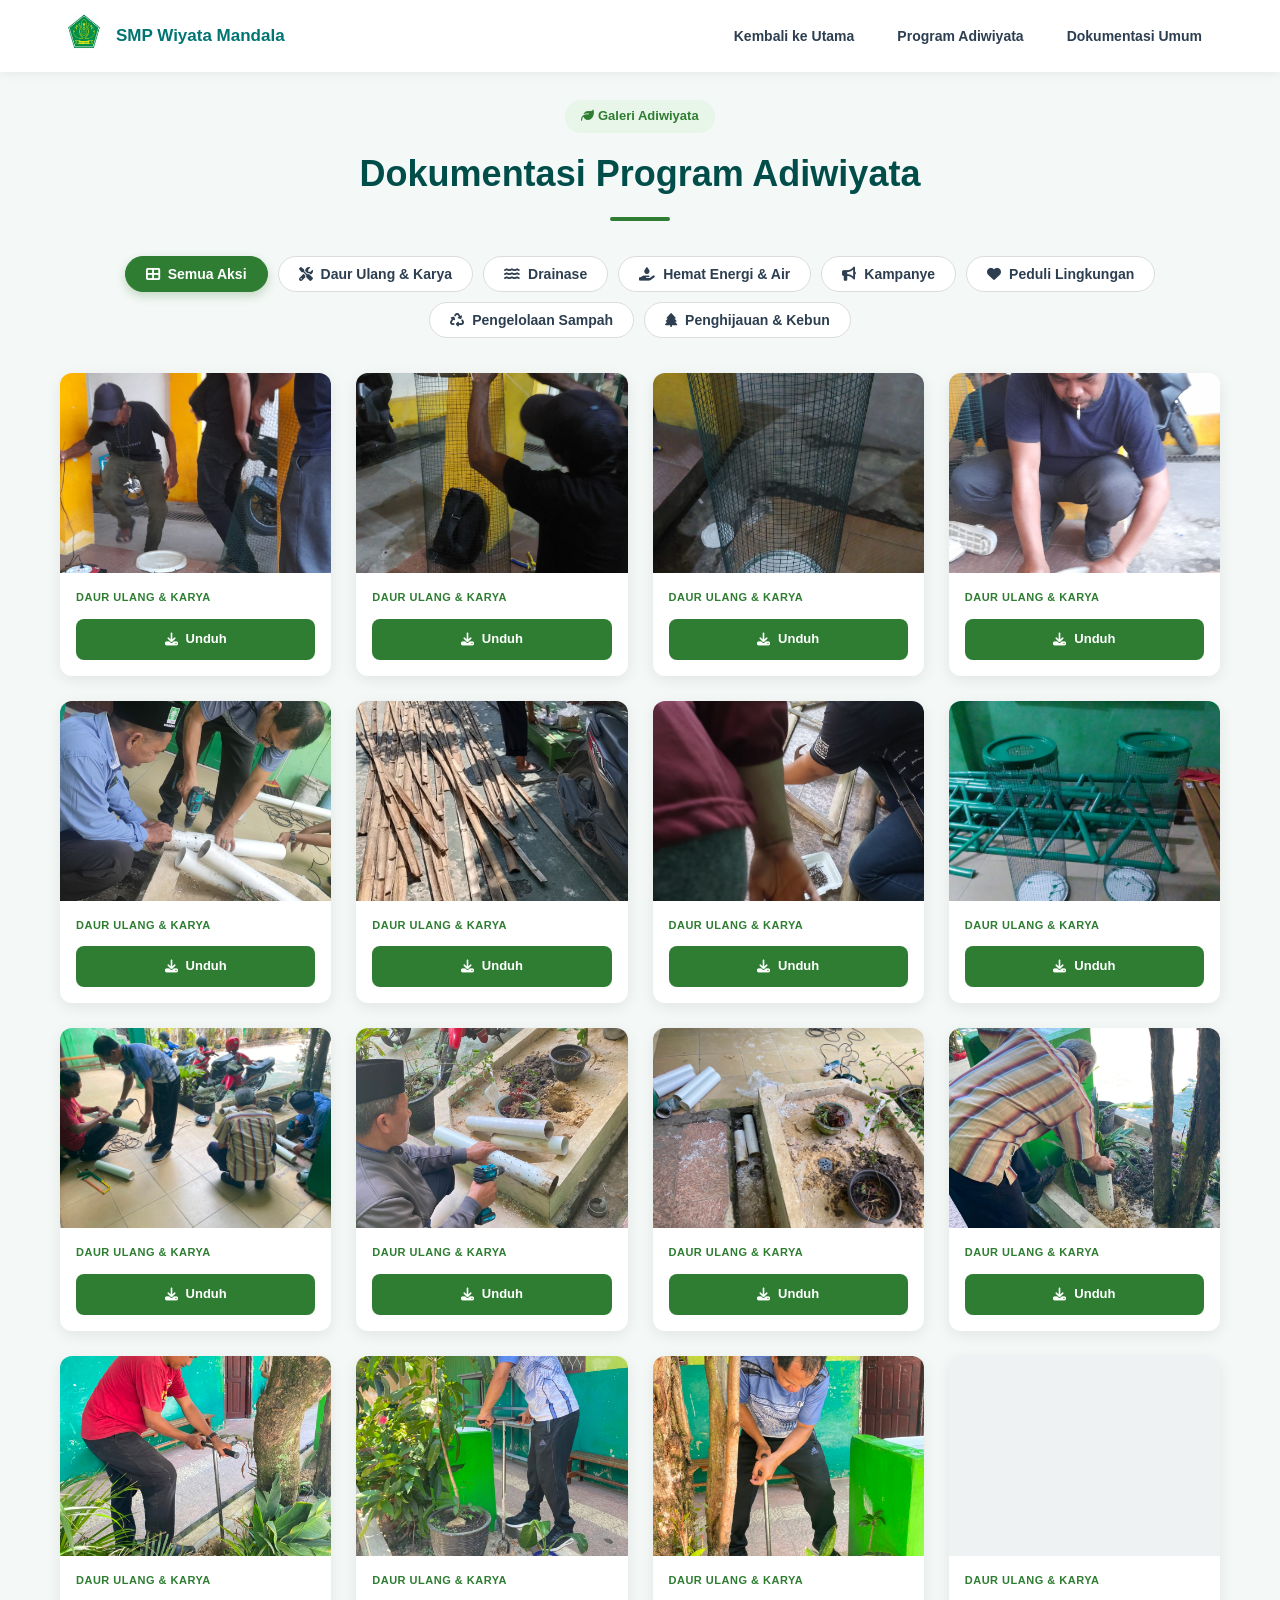
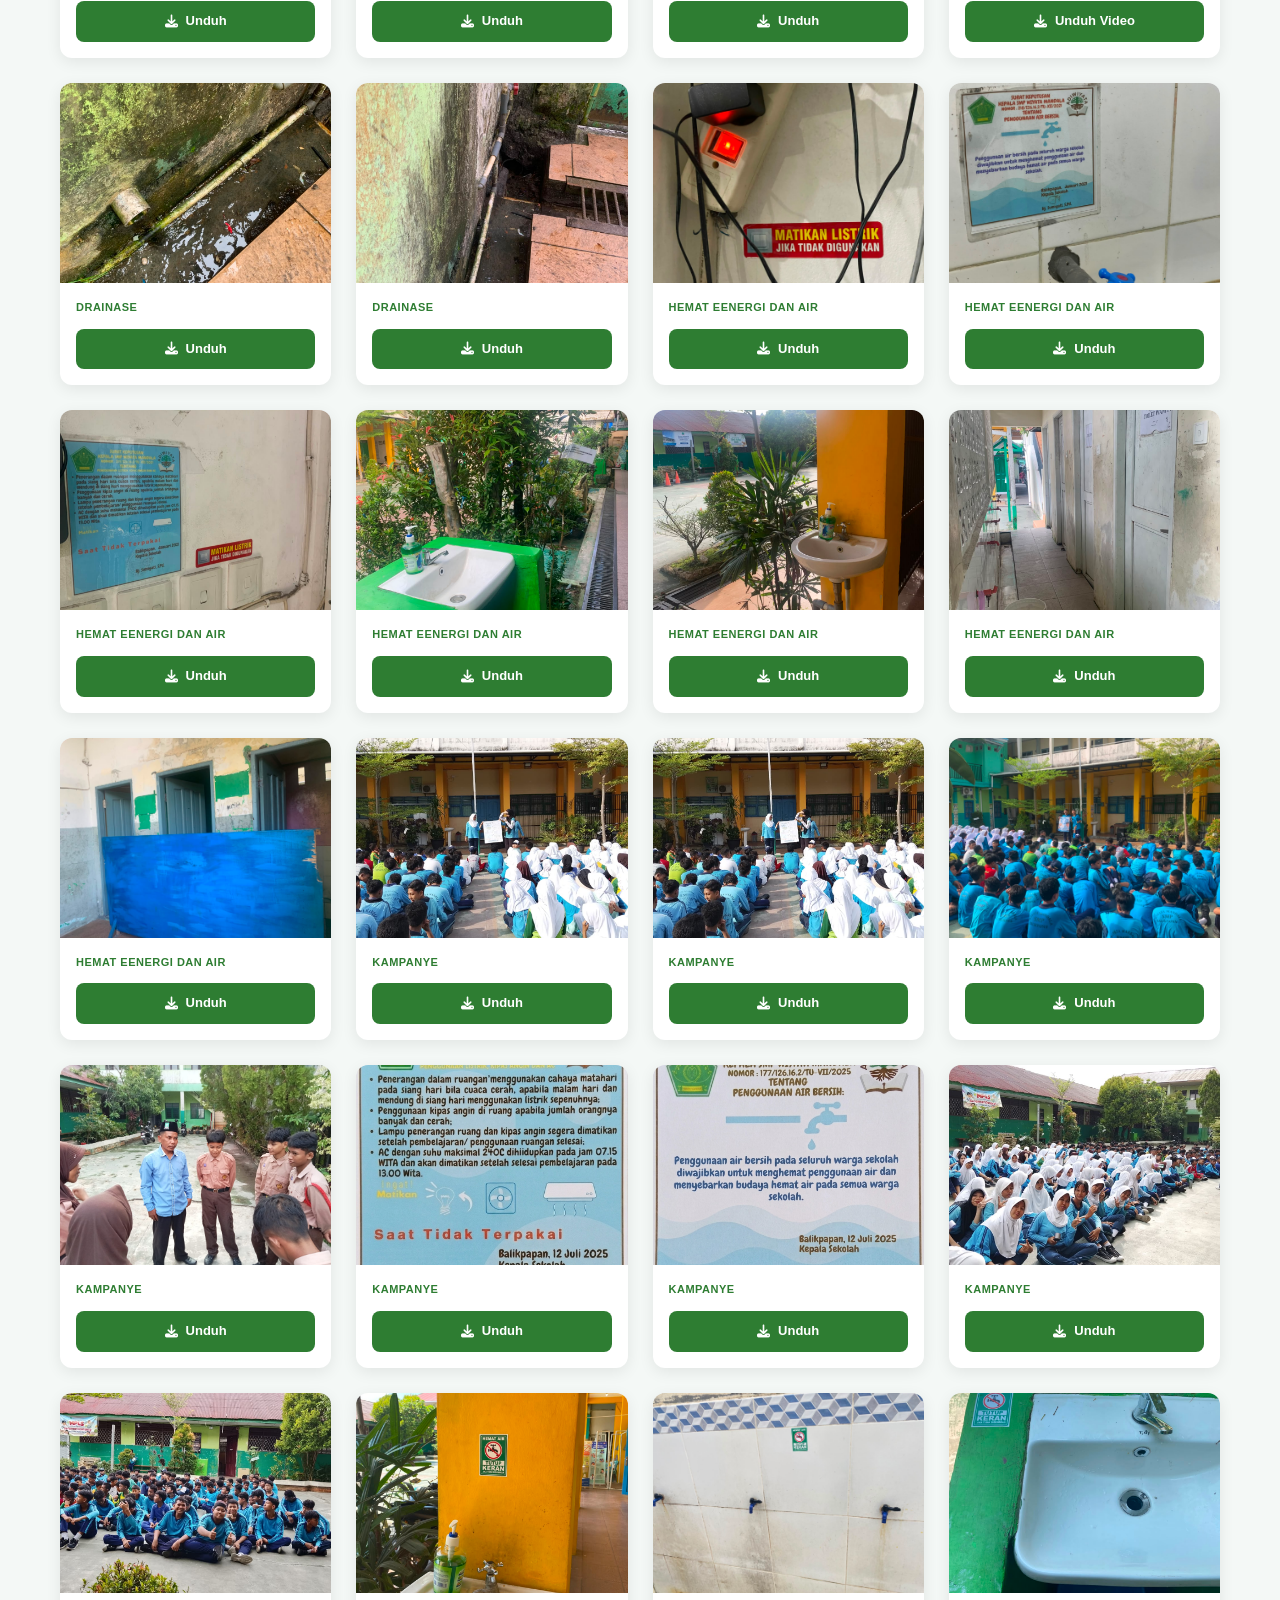
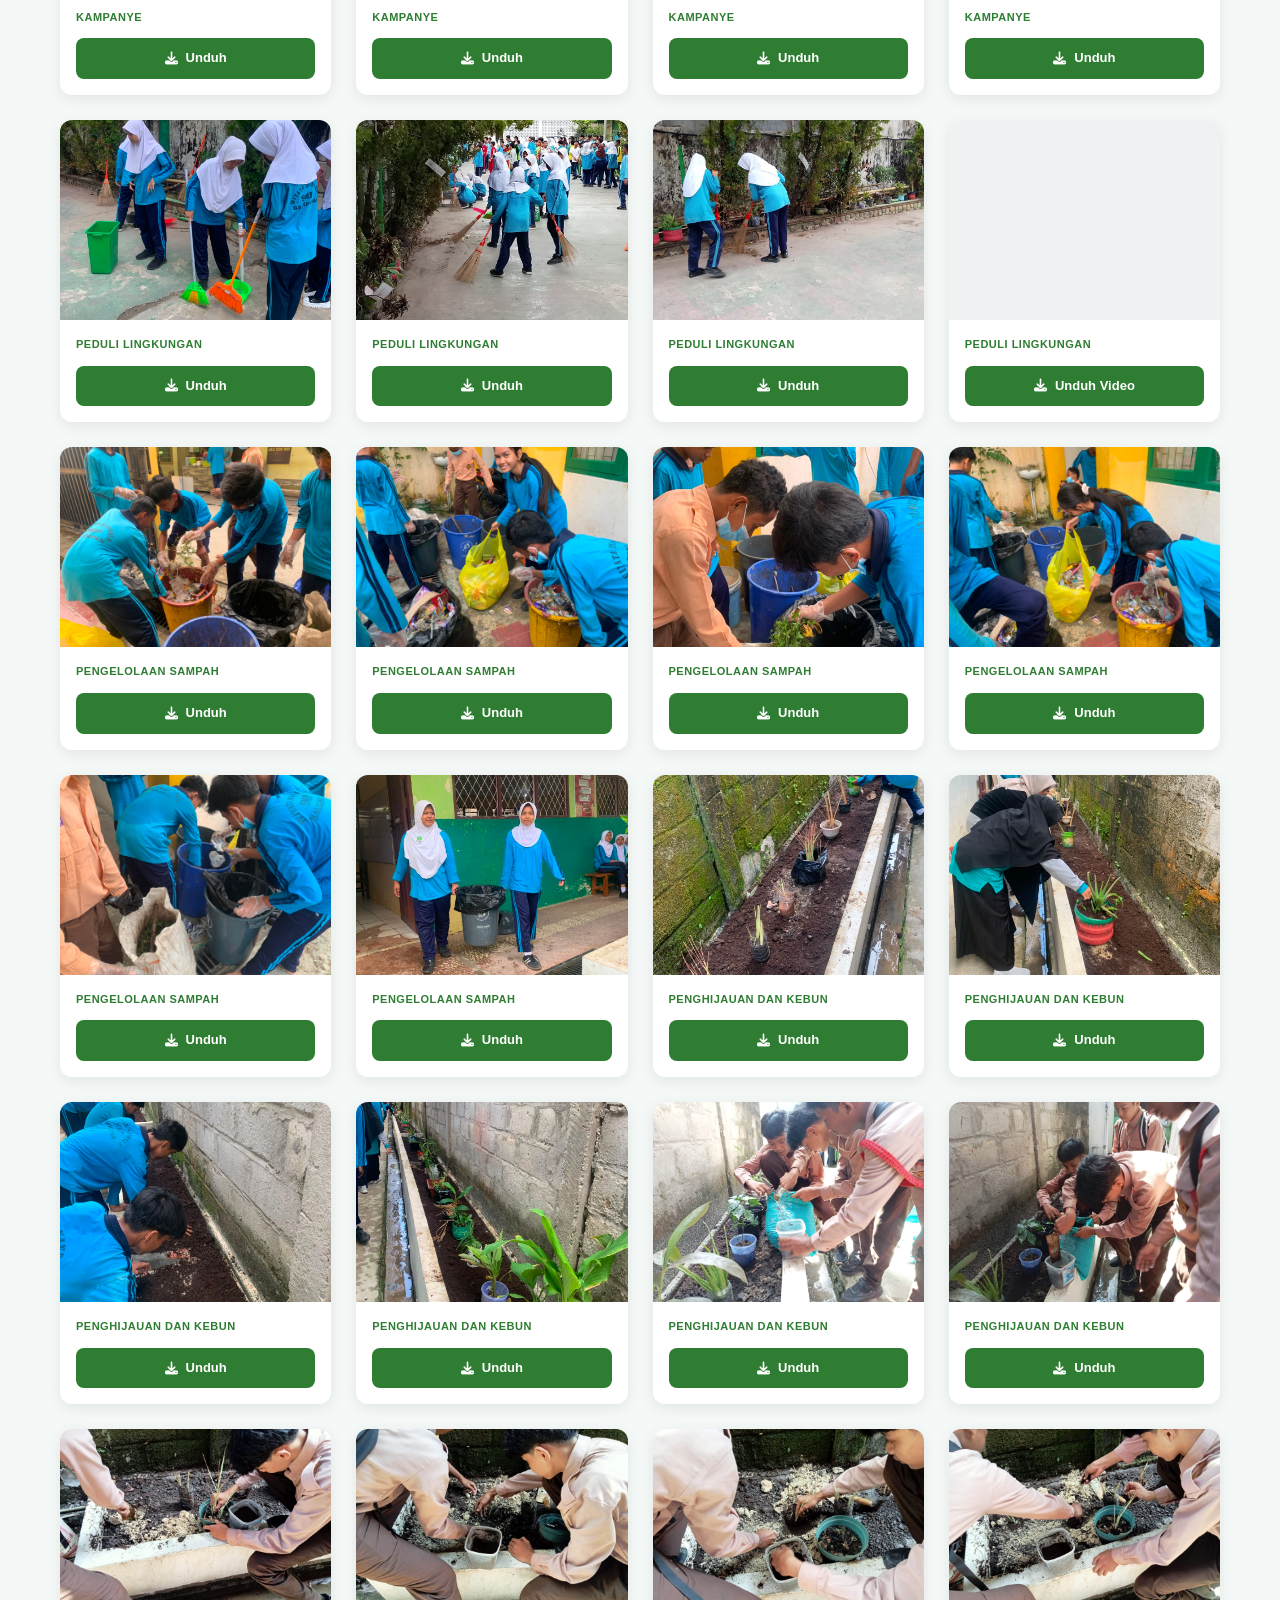
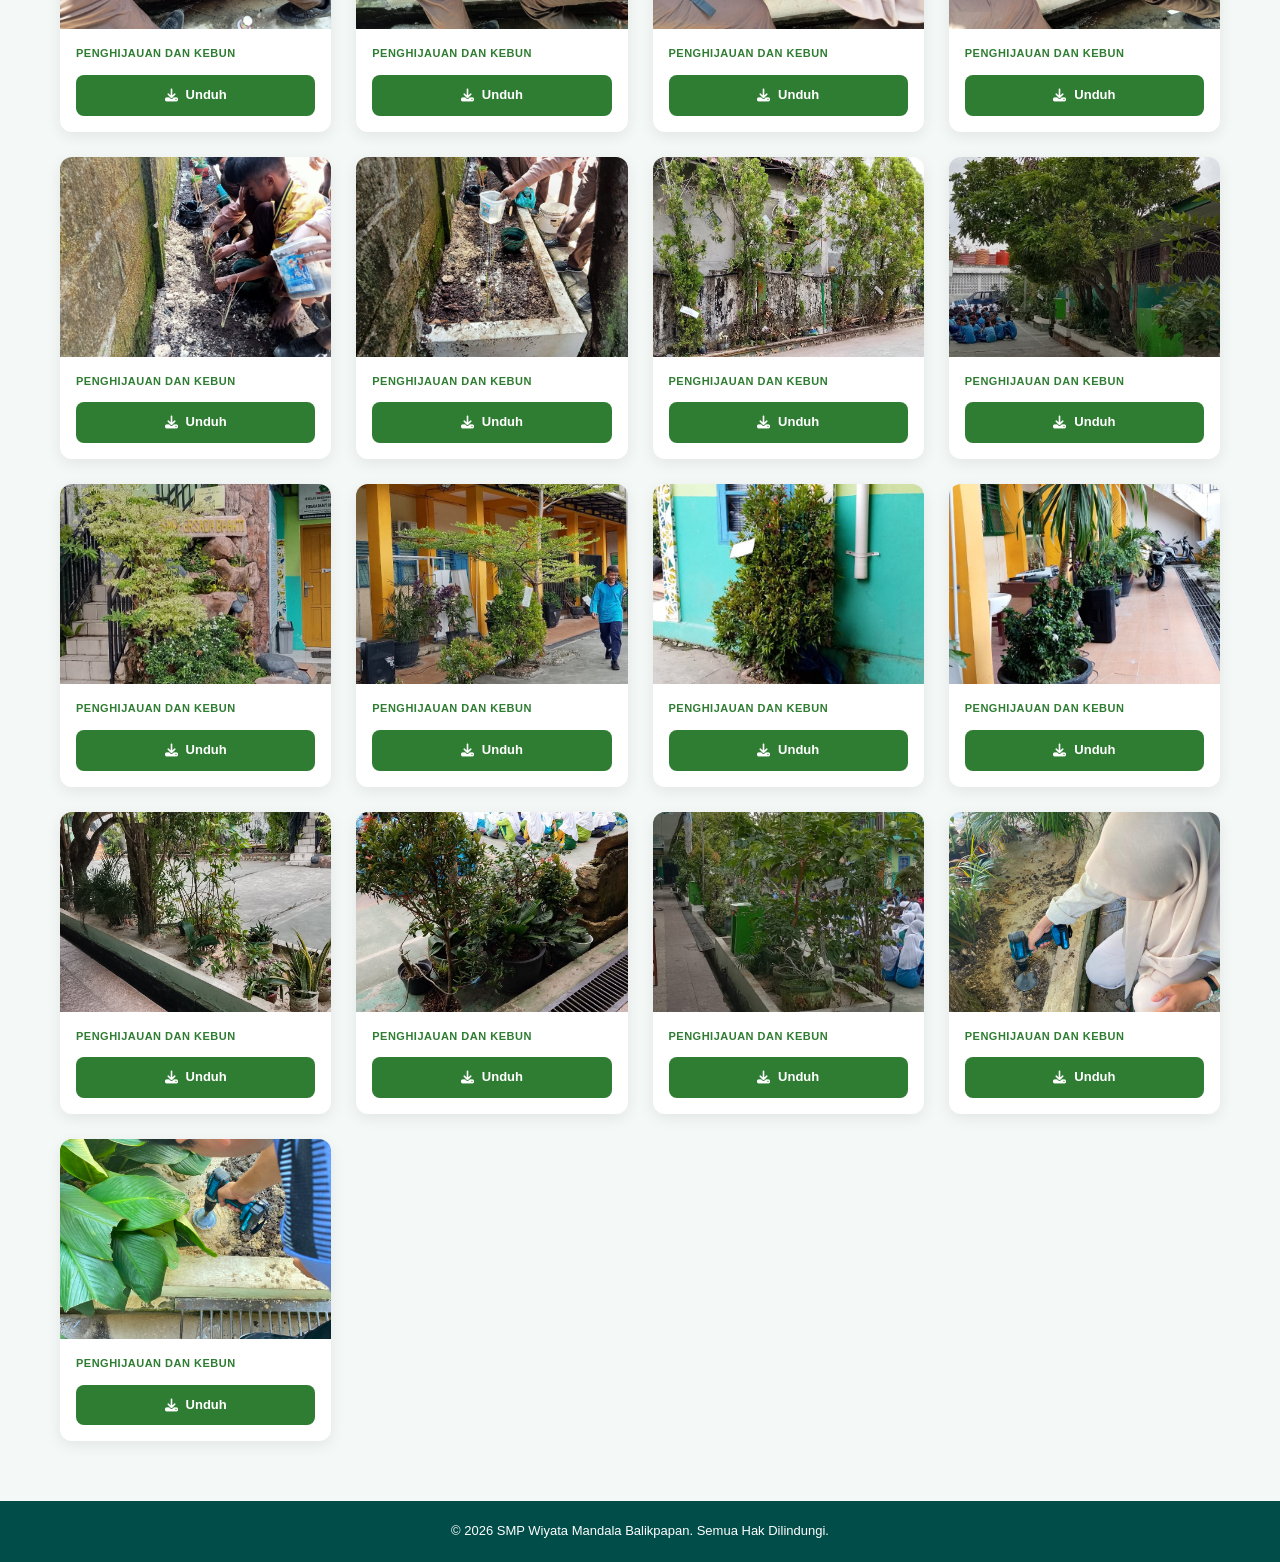
==== dokumentasi-adiwiyata.html @ 436e2dbf "update website" ====
<!DOCTYPE html>
<html lang="id">
<head>
    <meta charset="UTF-8">
    <meta name="viewport" content="width=device-width, initial-scale=1.0">
    <title>Dokumentasi Adiwiyata - SMP Wiyata Mandala</title>
    <link rel="icon" type="image/png" href="gbr/logo wm.jpg">
    <link rel="stylesheet" href="dokumentasi-adiwiyata.css">
    <link rel="stylesheet" href="https://cdnjs.cloudflare.com/ajax/libs/font-awesome/6.4.2/css/all.min.css">
</head>
<body>

    <!-- NAVBAR -->
    <header>
        <div class="logo">
            <a href="utama.html">
                <img src="gbr/logo wm.jpg" alt="Logo WM">
            </a>
            <span class="logo-title">SMP Wiyata Mandala</span>
        </div>
        <div class="menu-toggle" id="menu-toggle">
            <i class="fas fa-bars"></i>
        </div>
        <nav>
            <ul class="nav-links">
                <li><a href="utama.html">Kembali ke Utama</a></li>
                <li><a href="adiwiyata.html">Program Adiwiyata</a></li>
                <li><a href="dokumentasi.html">Dokumentasi Umum</a></li>
            </ul>
        </nav>
    </header>

    <!-- MAIN CONTAINER -->
    <main class="adiwiyata-page">
        <!-- HEADER SECTION -->
        <div class="page-header">
            <span class="badge-tag"><i class="fas fa-leaf"></i> Galeri Adiwiyata</span>
            <h2>Dokumentasi Program Adiwiyata</h2>
            <div class="underline"></div>
        </div>

        <!-- FILTER TAB -->
        <div class="filter-wrapper">
            <button class="filter-btn active" data-category="all">
                <i class="fas fa-th-large"></i> Semua Aksi
            </button>
            <button class="filter-btn" data-category="karya">
                <i class="fas fa-tools"></i> Daur Ulang & Karya
            </button>
            <button class="filter-btn" data-category="drainase">
                <i class="fas fa-water"></i> Drainase
            </button>
            <button class="filter-btn" data-category="konservasi">
                <i class="fas fa-hand-holding-water"></i> Hemat Energi & Air
            </button>
            <button class="filter-btn" data-category="kampanye">
                <i class="fas fa-bullhorn"></i> Kampanye
            </button>
            <button class="filter-btn" data-category="peduli">
                <i class="fas fa-heart"></i> Peduli Lingkungan
            </button>
            <button class="filter-btn" data-category="sampah">
                <i class="fas fa-recycle"></i> Pengelolaan Sampah
            </button>
            <button class="filter-btn" data-category="penghijauan">
                <i class="fas fa-tree"></i> Penghijauan & Kebun
            </button>
        </div>

        <!-- GALLERY GRID -->
        <div class="gallery-grid">

            <!-- DAUR ULANG & KARYA -->
            <div class="gallery-card" data-category="karya">
                <div class="media-container" onclick="bukaModal('gbr/adiwiyata/daur ulang & karya/duk1.jpeg')">
                    <img src="gbr/adiwiyata/daur ulang & karya/duk1.jpeg" alt="Daur Ulang 1">
                    <div class="media-overlay">
                        <i class="fas fa-search-plus"></i>
                    </div>
                </div>
                <div class="card-body">
                    <span class="card-tag tag-green">Daur Ulang & Karya</span>
                    <a href="gbr/adiwiyata/daur ulang & karya/duk1.jpeg" download="Daur_Ulang_1.jpeg" class="btn-download" onclick="unduhGambar(event, 'gbr/adiwiyata/daur ulang & karya/duk1.jpeg', 'Daur_Ulang_1.jpeg')">
                        <i class="fas fa-download"></i> Unduh
                    </a>
                </div>
            </div>
            <div class="gallery-card" data-category="karya">
                <div class="media-container" onclick="bukaModal('gbr/adiwiyata/daur ulang & karya/duk2.jpeg')">
                    <img src="gbr/adiwiyata/daur ulang & karya/duk2.jpeg" alt="Daur Ulang 2">
                    <div class="media-overlay">
                        <i class="fas fa-search-plus"></i>
                    </div>
                </div>
                <div class="card-body">
                    <span class="card-tag tag-green">Daur Ulang & Karya</span>
                    <a href="gbr/adiwiyata/daur ulang & karya/duk2.jpeg" download="Daur_Ulang_2.jpeg" class="btn-download" onclick="unduhGambar(event, 'gbr/adiwiyata/daur ulang & karya/duk2.jpeg', 'Daur_Ulang_2.jpeg')">
                        <i class="fas fa-download"></i> Unduh
                    </a>
                </div>
            </div>
            <div class="gallery-card" data-category="karya">
                <div class="media-container" onclick="bukaModal('gbr/adiwiyata/daur ulang & karya/duk3.jpeg')">
                    <img src="gbr/adiwiyata/daur ulang & karya/duk3.jpeg" alt="Daur Ulang 3">
                    <div class="media-overlay">
                        <i class="fas fa-search-plus"></i>
                    </div>
                </div>
                <div class="card-body">
                    <span class="card-tag tag-green">Daur Ulang & Karya</span>
                    <a href="gbr/adiwiyata/daur ulang & karya/duk3.jpeg" download="Daur_Ulang_3.jpeg" class="btn-download" onclick="unduhGambar(event, 'gbr/adiwiyata/daur ulang & karya/duk3.jpeg', 'Daur_Ulang_3.jpeg')">
                        <i class="fas fa-download"></i> Unduh
                    </a>
                </div>
            </div>
            <div class="gallery-card" data-category="karya">
                <div class="media-container" onclick="bukaModal('gbr/adiwiyata/daur ulang & karya/duk4.jpeg')">
                    <img src="gbr/adiwiyata/daur ulang & karya/duk4.jpeg" alt="Daur Ulang 4">
                    <div class="media-overlay">
                        <i class="fas fa-search-plus"></i>
                    </div>
                </div>
                <div class="card-body">
                    <span class="card-tag tag-green">Daur Ulang & Karya</span>
                    <a href="gbr/adiwiyata/daur ulang & karya/duk4.jpeg" download="Daur_Ulang_4.jpeg" class="btn-download" onclick="unduhGambar(event, 'gbr/adiwiyata/daur ulang & karya/duk4.jpeg', 'Daur_Ulang_4.jpeg')">
                        <i class="fas fa-download"></i> Unduh
                    </a>
                </div>
            </div>
            <div class="gallery-card" data-category="karya">
                <div class="media-container" onclick="bukaModal('gbr/adiwiyata/daur ulang & karya/duk5.jpeg')">
                    <img src="gbr/adiwiyata/daur ulang & karya/duk5.jpeg" alt="Daur Ulang 4">
                    <div class="media-overlay">
                        <i class="fas fa-search-plus"></i>
                    </div>
                </div>
                <div class="card-body">
                    <span class="card-tag tag-green">Daur Ulang & Karya</span>
                    <a href="gbr/adiwiyata/daur ulang & karya/duk5.jpeg" download="Daur_Ulang_4.jpeg" class="btn-download" onclick="unduhGambar(event, 'gbr/adiwiyata/daur ulang & karya/duk4.jpeg', 'Daur_Ulang_4.jpeg')">
                        <i class="fas fa-download"></i> Unduh
                    </a>
                </div>
            </div>
            <div class="gallery-card" data-category="karya">
                <div class="media-container" onclick="bukaModal('gbr/adiwiyata/daur ulang & karya/duk6.jpeg')">
                    <img src="gbr/adiwiyata/daur ulang & karya/duk6.jpeg" alt="Daur Ulang 4">
                    <div class="media-overlay">
                        <i class="fas fa-search-plus"></i>
                    </div>
                </div>
                <div class="card-body">
                    <span class="card-tag tag-green">Daur Ulang & Karya</span>
                    <a href="gbr/adiwiyata/daur ulang & karya/duk6.jpeg" download="Daur_Ulang_4.jpeg" class="btn-download" onclick="unduhGambar(event, 'gbr/adiwiyata/daur ulang & karya/duk4.jpeg', 'Daur_Ulang_4.jpeg')">
                        <i class="fas fa-download"></i> Unduh
                    </a>
                </div>
            </div>
            <div class="gallery-card" data-category="karya">
                <div class="media-container" onclick="bukaModal('gbr/adiwiyata/daur ulang & karya/duk8.jpeg')">
                    <img src="gbr/adiwiyata/daur ulang & karya/duk8.jpeg" alt="Daur Ulang 4">
                    <div class="media-overlay">
                        <i class="fas fa-search-plus"></i>
                    </div>
                </div>
                <div class="card-body">
                    <span class="card-tag tag-green">Daur Ulang & Karya</span>
                    <a href="gbr/adiwiyata/daur ulang & karya/duk8.jpeg" download="Daur_Ulang_4.jpeg" class="btn-download" onclick="unduhGambar(event, 'gbr/adiwiyata/daur ulang & karya/duk4.jpeg', 'Daur_Ulang_4.jpeg')">
                        <i class="fas fa-download"></i> Unduh
                    </a>
                </div>
            </div>
            <div class="gallery-card" data-category="karya">
                <div class="media-container" onclick="bukaModal('gbr/adiwiyata/daur ulang & karya/duk9.jpeg')">
                    <img src="gbr/adiwiyata/daur ulang & karya/duk9.jpeg" alt="Daur Ulang 4">
                    <div class="media-overlay">
                        <i class="fas fa-search-plus"></i>
                    </div>
                </div>
                <div class="card-body">
                    <span class="card-tag tag-green">Daur Ulang & Karya</span>
                    <a href="gbr/adiwiyata/daur ulang & karya/duk9.jpeg" download="Daur_Ulang_4.jpeg" class="btn-download" onclick="unduhGambar(event, 'gbr/adiwiyata/daur ulang & karya/duk4.jpeg', 'Daur_Ulang_4.jpeg')">
                        <i class="fas fa-download"></i> Unduh
                    </a>
                </div>
            </div>
            <div class="gallery-card" data-category="karya">
                <div class="media-container" onclick="bukaModal('gbr/adiwiyata/daur ulang & karya/duk10.jpeg')">
                    <img src="gbr/adiwiyata/daur ulang & karya/duk10.jpeg" alt="Daur Ulang 4">
                    <div class="media-overlay">
                        <i class="fas fa-search-plus"></i>
                    </div>
                </div>
                <div class="card-body">
                    <span class="card-tag tag-green">Daur Ulang & Karya</span>
                    <a href="gbr/adiwiyata/daur ulang & karya/duk10.jpeg" download="Daur_Ulang_4.jpeg" class="btn-download" onclick="unduhGambar(event, 'gbr/adiwiyata/daur ulang & karya/duk4.jpeg', 'Daur_Ulang_4.jpeg')">
                        <i class="fas fa-download"></i> Unduh
                    </a>
                </div>
            </div>
            <div class="gallery-card" data-category="karya">
                <div class="media-container" onclick="bukaModal('gbr/adiwiyata/daur ulang & karya/duk12.jpeg')">
                    <img src="gbr/adiwiyata/daur ulang & karya/duk12.jpeg" alt="Daur Ulang 4">
                    <div class="media-overlay">
                        <i class="fas fa-search-plus"></i>
                    </div>
                </div>
                <div class="card-body">
                    <span class="card-tag tag-green">Daur Ulang & Karya</span>
                    <a href="gbr/adiwiyata/daur ulang & karya/duk12.jpeg" download="Daur_Ulang_4.jpeg" class="btn-download" onclick="unduhGambar(event, 'gbr/adiwiyata/daur ulang & karya/duk4.jpeg', 'Daur_Ulang_4.jpeg')">
                        <i class="fas fa-download"></i> Unduh
                    </a>
                </div>
            </div>
            <div class="gallery-card" data-category="karya">
                <div class="media-container" onclick="bukaModal('gbr/adiwiyata/daur ulang & karya/pk38.jpeg')">
                    <img src="gbr/adiwiyata/daur ulang & karya/pk38.jpeg" alt="Daur Ulang 4">
                    <div class="media-overlay">
                        <i class="fas fa-search-plus"></i>
                    </div>
                </div>
                <div class="card-body">
                    <span class="card-tag tag-green">Daur Ulang & Karya</span>
                    <a href="gbr/adiwiyata/daur ulang & karya/pk38.jpeg" download="Daur_Ulang_4.jpeg" class="btn-download" onclick="unduhGambar(event, 'gbr/adiwiyata/daur ulang & karya/pk38.jpeg', 'Daur_Ulang_4.jpeg')">
                        <i class="fas fa-download"></i> Unduh
                    </a>
                </div>
            </div>
            <div class="gallery-card" data-category="karya">
                <div class="media-container" onclick="bukaModal('gbr/adiwiyata/daur ulang & karya/pk39.jpeg')">
                    <img src="gbr/adiwiyata/daur ulang & karya/pk39.jpeg" alt="Daur Ulang 4">
                    <div class="media-overlay">
                        <i class="fas fa-search-plus"></i>
                    </div>
                </div>
                <div class="card-body">
                    <span class="card-tag tag-green">Daur Ulang & Karya</span>
                    <a href="gbr/adiwiyata/daur ulang & karya/pk39.jpeg" download="Daur_Ulang_4.jpeg" class="btn-download" onclick="unduhGambar(event, 'gbr/adiwiyata/daur ulang & karya/pk39.jpeg', 'Daur_Ulang_4.jpeg')">
                        <i class="fas fa-download"></i> Unduh
                    </a>
                </div>
            </div>
            <div class="gallery-card" data-category="karya">
                <div class="media-container" onclick="bukaModal('gbr/adiwiyata/daur ulang & karya/pk40.jpeg')">
                    <img src="gbr/adiwiyata/daur ulang & karya/pk40.jpeg" alt="Daur Ulang 4">
                    <div class="media-overlay">
                        <i class="fas fa-search-plus"></i>
                    </div>
                </div>
                <div class="card-body">
                    <span class="card-tag tag-green">Daur Ulang & Karya</span>
                    <a href="gbr/adiwiyata/daur ulang & karya/pk40.jpeg" download="Daur_Ulang_4.jpeg" class="btn-download" onclick="unduhGambar(event, 'gbr/adiwiyata/daur ulang & karya/pk40.jpeg', 'Daur_Ulang_4.jpeg')">
                        <i class="fas fa-download"></i> Unduh
                    </a>
                </div>
            </div>
            <div class="gallery-card" data-category="karya">
                <div class="media-container" onclick="bukaModal('gbr/adiwiyata/daur ulang & karya/pk41.jpeg')">
                    <img src="gbr/adiwiyata/daur ulang & karya/pk41.jpeg" alt="Daur Ulang 4">
                    <div class="media-overlay">
                        <i class="fas fa-search-plus"></i>
                    </div>
                </div>
                <div class="card-body">
                    <span class="card-tag tag-green">Daur Ulang & Karya</span>
                    <a href="gbr/adiwiyata/daur ulang & karya/pk41.jpeg" download="Daur_Ulang_4.jpeg" class="btn-download" onclick="unduhGambar(event, 'gbr/adiwiyata/daur ulang & karya/pk41.jpeg', 'Daur_Ulang_4.jpeg')">
                        <i class="fas fa-download"></i> Unduh
                    </a>
                </div>
            </div>
            <div class="gallery-card" data-category="karya">
                <div class="media-container" onclick="bukaModal('gbr/adiwiyata/daur ulang & karya/pk42.jpeg')">
                    <img src="gbr/adiwiyata/daur ulang & karya/pk42.jpeg" alt="Daur Ulang 4">
                    <div class="media-overlay">
                        <i class="fas fa-search-plus"></i>
                    </div>
                </div>
                <div class="card-body">
                    <span class="card-tag tag-green">Daur Ulang & Karya</span>
                    <a href="gbr/adiwiyata/daur ulang & karya/pk42.jpeg" download="Daur_Ulang_4.jpeg" class="btn-download" onclick="unduhGambar(event, 'gbr/adiwiyata/daur ulang & karya/pk42.jpeg', 'Daur_Ulang_4.jpeg')">
                        <i class="fas fa-download"></i> Unduh
                    </a>
                </div>
            </div>
            <div class="gallery-card" data-category="karya">
                <div class="media-container" onclick="bukaModalMedia('gbr/adiwiyata/daur ulang & karya/pk43.mp4', 'video')">
                    <video src="gbr/adiwiyata/daur ulang & karya/pk43.mp4" muted loop playsinline></video>
                    <div class="media-overlay"><i class="fas fa-play-circle"></i></div>
                </div>
                <div class="card-body">
                    <span class="card-tag tag-green">Daur Ulang & Karya</span>
                    <a href="gbr/adiwiyata/daur ulang & karya/pk43.mp4" download="karya.mp4" class="btn-download" onclick="unduhGambar(event, 'gbr/adiwiyata/daur ulang & karya/pk43.mp4', 'karya.mp4')">
                        <i class="fas fa-download"></i> Unduh Video
                    </a>
                </div>
            </div>

            <!-- DRAINASE -->
            <div class="gallery-card" data-category="drainase">
                <div class="media-container" onclick="bukaModal('gbr/adiwiyata/drainase/d1.jpeg')">
                    <img src="gbr/adiwiyata/drainase/d1.jpeg" alt="drainase">
                    <div class="media-overlay">
                        <i class="fas fa-search-plus"></i>
                    </div>
                </div>
                <div class="card-body">
                    <span class="card-tag tag-green">Drainase</span>
                    <a href="gbr/adiwiyata/drainase/d1.jpeg" download="drainase.jpeg" class="btn-download" onclick="unduhGambar(event, 'gbr/adiwiyata/drainase/d1.jpeg', 'drainase.jpeg')">
                        <i class="fas fa-download"></i> Unduh
                    </a>
                </div>
            </div>
            <div class="gallery-card" data-category="drainase">
                <div class="media-container" onclick="bukaModal('gbr/adiwiyata/drainase/d2.jpeg')">
                    <img src="gbr/adiwiyata/drainase/d2.jpeg" alt="drainase">
                    <div class="media-overlay">
                        <i class="fas fa-search-plus"></i>
                    </div>
                </div>
                <div class="card-body">
                    <span class="card-tag tag-green">Drainase</span>
                    <a href="gbr/adiwiyata/drainase/d2.jpeg" download="drainase.jpeg" class="btn-download" onclick="unduhGambar(event, 'gbr/adiwiyata/drainase/d2.jpeg', 'drainase.jpeg')">
                        <i class="fas fa-download"></i> Unduh
                    </a>
                </div>
            </div>

            <!-- HEMAT ENERGI & AIR -->
            <div class="gallery-card" data-category="konservasi">
                <div class="media-container" onclick="bukaModal('gbr/adiwiyata/hemat energi dan air/hea1.jpeg')">
                    <img src="gbr/adiwiyata/hemat energi dan air/hea1.jpeg" alt="drainase">
                    <div class="media-overlay">
                        <i class="fas fa-search-plus"></i>
                    </div>
                </div>
                <div class="card-body">
                    <span class="card-tag tag-green">Hemat Eenergi dan Air</span>
                    <a href="gbr/adiwiyata/hemat energi dan air/hea1.jpeg" download="konservasi.jpeg" class="btn-download" onclick="unduhGambar(event, 'gbr/adiwiyata/hemat energi dan air/hea1.jpeg', 'konservasi.jpeg')">
                        <i class="fas fa-download"></i> Unduh
                    </a>
                </div>
            </div>
            <div class="gallery-card" data-category="konservasi">
                <div class="media-container" onclick="bukaModal('gbr/adiwiyata/hemat energi dan air/hea2.jpeg')">
                    <img src="gbr/adiwiyata/hemat energi dan air/hea2.jpeg" alt="drainase">
                    <div class="media-overlay">
                        <i class="fas fa-search-plus"></i>
                    </div>
                </div>
                <div class="card-body">
                    <span class="card-tag tag-green">Hemat Eenergi dan Air</span>
                    <a href="gbr/adiwiyata/hemat energi dan air/hea2.jpeg" download="konservasi.jpeg" class="btn-download" onclick="unduhGambar(event, 'gbr/adiwiyata/hemat energi dan air/hea2.jpeg', 'konservasi.jpeg')">
                        <i class="fas fa-download"></i> Unduh
                    </a>
                </div>
            </div>
            <div class="gallery-card" data-category="konservasi">
                <div class="media-container" onclick="bukaModal('gbr/adiwiyata/hemat energi dan air/hea3.jpeg')">
                    <img src="gbr/adiwiyata/hemat energi dan air/hea3.jpeg" alt="drainase">
                    <div class="media-overlay">
                        <i class="fas fa-search-plus"></i>
                    </div>
                </div>
                <div class="card-body">
                    <span class="card-tag tag-green">Hemat Eenergi dan Air</span>
                    <a href="gbr/adiwiyata/hemat energi dan air/hea3.jpeg" download="konservasi.jpeg" class="btn-download" onclick="unduhGambar(event, 'gbr/adiwiyata/hemat energi dan air/hea3.jpeg', 'konservasi.jpeg')">
                        <i class="fas fa-download"></i> Unduh
                    </a>
                </div>
            </div>
            <div class="gallery-card" data-category="konservasi">
                <div class="media-container" onclick="bukaModal('gbr/adiwiyata/hemat energi dan air/hea6.jpeg')">
                    <img src="gbr/adiwiyata/hemat energi dan air/hea6.jpeg" alt="drainase">
                    <div class="media-overlay">
                        <i class="fas fa-search-plus"></i>
                    </div>
                </div>
                <div class="card-body">
                    <span class="card-tag tag-green">Hemat Eenergi dan Air</span>
                    <a href="gbr/adiwiyata/hemat energi dan air/hea6.jpeg" download="konservasi.jpeg" class="btn-download" onclick="unduhGambar(event, 'gbr/adiwiyata/hemat energi dan air/hea6.jpeg', 'konservasi.jpeg')">
                        <i class="fas fa-download"></i> Unduh
                    </a>
                </div>
            </div>
            <div class="gallery-card" data-category="konservasi">
                <div class="media-container" onclick="bukaModal('gbr/adiwiyata/hemat energi dan air/hea7.jpeg')">
                    <img src="gbr/adiwiyata/hemat energi dan air/hea7.jpeg" alt="drainase">
                    <div class="media-overlay">
                        <i class="fas fa-search-plus"></i>
                    </div>
                </div>
                <div class="card-body">
                    <span class="card-tag tag-green">Hemat Eenergi dan Air</span>
                    <a href="gbr/adiwiyata/hemat energi dan air/hea7.jpeg" download="konservasi.jpeg" class="btn-download" onclick="unduhGambar(event, 'gbr/adiwiyata/hemat energi dan air/hea7.jpeg', 'konservasi.jpeg')">
                        <i class="fas fa-download"></i> Unduh
                    </a>
                </div>
            </div>
            <div class="gallery-card" data-category="konservasi">
                <div class="media-container" onclick="bukaModal('gbr/adiwiyata/hemat energi dan air/hea8.jpeg')">
                    <img src="gbr/adiwiyata/hemat energi dan air/hea8.jpeg" alt="drainase">
                    <div class="media-overlay">
                        <i class="fas fa-search-plus"></i>
                    </div>
                </div>
                <div class="card-body">
                    <span class="card-tag tag-green">Hemat Eenergi dan Air</span>
                    <a href="gbr/adiwiyata/hemat energi dan air/hea8.jpeg" download="konservasi.jpeg" class="btn-download" onclick="unduhGambar(event, 'gbr/adiwiyata/hemat energi dan air/hea8.jpeg', 'konservasi.jpeg')">
                        <i class="fas fa-download"></i> Unduh
                    </a>
                </div>
            </div>
            <div class="gallery-card" data-category="konservasi">
                <div class="media-container" onclick="bukaModal('gbr/adiwiyata/hemat energi dan air/hea9.jpeg')">
                    <img src="gbr/adiwiyata/hemat energi dan air/hea9.jpeg" alt="drainase">
                    <div class="media-overlay">
                        <i class="fas fa-search-plus"></i>
                    </div>
                </div>
                <div class="card-body">
                    <span class="card-tag tag-green">Hemat Eenergi dan Air</span>
                    <a href="gbr/adiwiyata/hemat energi dan air/hea9.jpeg" download="konservasi.jpeg" class="btn-download" onclick="unduhGambar(event, 'gbr/adiwiyata/hemat energi dan air/hea9.jpeg', 'konservasi.jpeg')">
                        <i class="fas fa-download"></i> Unduh
                    </a>
                </div>
            </div>

            <!-- KAMPANYE -->
            <div class="gallery-card" data-category="kampanye">
                <div class="media-container" onclick="bukaModal('gbr/adiwiyata/kampanye/k1.jpeg')">
                    <img src="gbr/adiwiyata/kampanye/k1.jpeg" alt="drainase">
                    <div class="media-overlay">
                        <i class="fas fa-search-plus"></i>
                    </div>
                </div>
                <div class="card-body">
                    <span class="card-tag tag-green">Kampanye</span>
                    <a href="gbr/adiwiyata/kampanye/k1.jpeg" download="kampanye.jpeg" class="btn-download" onclick="unduhGambar(event, 'gbr/adiwiyata/kampanye/k1.jpeg', 'kampanye.jpeg')">
                        <i class="fas fa-download"></i> Unduh
                    </a>
                </div>
            </div>
            <div class="gallery-card" data-category="kampanye">
                <div class="media-container" onclick="bukaModal('gbr/adiwiyata/kampanye/k2.jpeg')">
                    <img src="gbr/adiwiyata/kampanye/k1.jpeg" alt="drainase">
                    <div class="media-overlay">
                        <i class="fas fa-search-plus"></i>
                    </div>
                </div>
                <div class="card-body">
                    <span class="card-tag tag-green">Kampanye</span>
                    <a href="gbr/adiwiyata/kampanye/k2.jpeg" download="kampanye.jpeg" class="btn-download" onclick="unduhGambar(event, 'gbr/adiwiyata/kampanye/k2.jpeg', 'kampanye.jpeg')">
                        <i class="fas fa-download"></i> Unduh
                    </a>
                </div>
            </div>
            <div class="gallery-card" data-category="kampanye">
                <div class="media-container" onclick="bukaModal('gbr/adiwiyata/kampanye/k4.jpeg')">
                    <img src="gbr/adiwiyata/kampanye/k4.jpeg" alt="drainase">
                    <div class="media-overlay">
                        <i class="fas fa-search-plus"></i>
                    </div>
                </div>
                <div class="card-body">
                    <span class="card-tag tag-green">Kampanye</span>
                    <a href="gbr/adiwiyata/kampanye/k4.jpeg" download="kampanye.jpeg" class="btn-download" onclick="unduhGambar(event, 'gbr/adiwiyata/kampanye/k4.jpeg', 'kampanye.jpeg')">
                        <i class="fas fa-download"></i> Unduh
                    </a>
                </div>
            </div>
            <div class="gallery-card" data-category="kampanye">
                <div class="media-container" onclick="bukaModal('gbr/adiwiyata/kampanye/k6.jpeg')">
                    <img src="gbr/adiwiyata/kampanye/k6.jpeg" alt="drainase">
                    <div class="media-overlay">
                        <i class="fas fa-search-plus"></i>
                    </div>
                </div>
                <div class="card-body">
                    <span class="card-tag tag-green">Kampanye</span>
                    <a href="gbr/adiwiyata/kampanye/k6.jpeg" download="kampanye.jpeg" class="btn-download" onclick="unduhGambar(event, 'gbr/adiwiyata/kampanye/k6.jpeg', 'kampanye.jpeg')">
                        <i class="fas fa-download"></i> Unduh
                    </a>
                </div>
            </div>
            <div class="gallery-card" data-category="kampanye">
                <div class="media-container" onclick="bukaModal('gbr/adiwiyata/kampanye/k7.jpeg')">
                    <img src="gbr/adiwiyata/kampanye/k7.jpeg" alt="drainase">
                    <div class="media-overlay">
                        <i class="fas fa-search-plus"></i>
                    </div>
                </div>
                <div class="card-body">
                    <span class="card-tag tag-green">Kampanye</span>
                    <a href="gbr/adiwiyata/kampanye/k7.jpeg" download="kampanye.jpeg" class="btn-download" onclick="unduhGambar(event, 'gbr/adiwiyata/kampanye/k7.jpeg', 'kampanye.jpeg')">
                        <i class="fas fa-download"></i> Unduh
                    </a>
                </div>
            </div>
            <div class="gallery-card" data-category="kampanye">
                <div class="media-container" onclick="bukaModal('gbr/adiwiyata/kampanye/k8.jpeg')">
                    <img src="gbr/adiwiyata/kampanye/k8.jpeg" alt="drainase">
                    <div class="media-overlay">
                        <i class="fas fa-search-plus"></i>
                    </div>
                </div>
                <div class="card-body">
                    <span class="card-tag tag-green">Kampanye</span>
                    <a href="gbr/adiwiyata/kampanye/k8.jpeg" download="kampanye.jpeg" class="btn-download" onclick="unduhGambar(event, 'gbr/adiwiyata/kampanye/k8.jpeg', 'kampanye.jpeg')">
                        <i class="fas fa-download"></i> Unduh
                    </a>
                </div>
            </div>
            <div class="gallery-card" data-category="kampanye">
                <div class="media-container" onclick="bukaModal('gbr/adiwiyata/kampanye/k9.jpeg')">
                    <img src="gbr/adiwiyata/kampanye/k9.jpeg" alt="drainase">
                    <div class="media-overlay">
                        <i class="fas fa-search-plus"></i>
                    </div>
                </div>
                <div class="card-body">
                    <span class="card-tag tag-green">Kampanye</span>
                    <a href="gbr/adiwiyata/kampanye/k9.jpeg" download="kampanye.jpeg" class="btn-download" onclick="unduhGambar(event, 'gbr/adiwiyata/kampanye/k9.jpeg', 'kampanye.jpeg')">
                        <i class="fas fa-download"></i> Unduh
                    </a>
                </div>
            </div>
            <div class="gallery-card" data-category="kampanye">
                <div class="media-container" onclick="bukaModal('gbr/adiwiyata/kampanye/k10.jpeg')">
                    <img src="gbr/adiwiyata/kampanye/k10.jpeg" alt="drainase">
                    <div class="media-overlay">
                        <i class="fas fa-search-plus"></i>
                    </div>
                </div>
                <div class="card-body">
                    <span class="card-tag tag-green">Kampanye</span>
                    <a href="gbr/adiwiyata/kampanye/k10.jpeg" download="kampanye.jpeg" class="btn-download" onclick="unduhGambar(event, 'gbr/adiwiyata/kampanye/k10.jpeg', 'kampanye.jpeg')">
                        <i class="fas fa-download"></i> Unduh
                    </a>
                </div>
            </div>
            <div class="gallery-card" data-category="kampanye">
                <div class="media-container" onclick="bukaModal('gbr/adiwiyata/kampanye/hea10.jpeg')">
                    <img src="gbr/adiwiyata/kampanye/hea10.jpeg" alt="drainase">
                    <div class="media-overlay">
                        <i class="fas fa-search-plus"></i>
                    </div>
                </div>
                <div class="card-body">
                    <span class="card-tag tag-green">Kampanye</span>
                    <a href="gbr/adiwiyata/kampanye/hea10.jpeg" download="kampanye.jpeg" class="btn-download" onclick="unduhGambar(event, 'gbr/adiwiyata/kampanye/hea10.jpeg', 'kampanye.jpeg')">
                        <i class="fas fa-download"></i> Unduh
                    </a>
                </div>
            </div>
            <div class="gallery-card" data-category="kampanye">
                <div class="media-container" onclick="bukaModal('gbr/adiwiyata/kampanye/hea11.jpeg')">
                    <img src="gbr/adiwiyata/kampanye/hea11.jpeg" alt="drainase">
                    <div class="media-overlay">
                        <i class="fas fa-search-plus"></i>
                    </div>
                </div>
                <div class="card-body">
                    <span class="card-tag tag-green">Kampanye</span>
                    <a href="gbr/adiwiyata/kampanye/hea11.jpeg" download="kampanye.jpeg" class="btn-download" onclick="unduhGambar(event, 'gbr/adiwiyata/kampanye/hea11.jpeg', 'kampanye.jpeg')">
                        <i class="fas fa-download"></i> Unduh
                    </a>
                </div>
            </div>
            <div class="gallery-card" data-category="kampanye">
                <div class="media-container" onclick="bukaModal('gbr/adiwiyata/kampanye/hea14.jpeg')">
                    <img src="gbr/adiwiyata/kampanye/hea14.jpeg" alt="drainase">
                    <div class="media-overlay">
                        <i class="fas fa-search-plus"></i>
                    </div>
                </div>
                <div class="card-body">
                    <span class="card-tag tag-green">Kampanye</span>
                    <a href="gbr/adiwiyata/kampanye/hea14.jpeg" download="kampanye.jpeg" class="btn-download" onclick="unduhGambar(event, 'gbr/adiwiyata/kampanye/hea14.jpeg', 'kampanye.jpeg')">
                        <i class="fas fa-download"></i> Unduh
                    </a>
                </div>
            </div>

            <!-- PEDULI LINGKUNGAN -->
             <div class="gallery-card" data-category="peduli">
                <div class="media-container" onclick="bukaModal('gbr/adiwiyata/peduli lingkungan/b1.jpeg')">
                    <img src="gbr/adiwiyata/peduli lingkungan/b1.jpeg" alt="peduli">
                    <div class="media-overlay">
                        <i class="fas fa-search-plus"></i>
                    </div>
                </div>
                <div class="card-body">
                    <span class="card-tag tag-green">Peduli Lingkungan</span>
                    <a href="gbr/adiwiyata/peduli lingkungan/b1.jpeg" download="peduli.jpeg" class="btn-download" onclick="unduhGambar(event, 'gbr/adiwiyata/peduli lingkungan/b1.jpeg', 'peduli.jpeg')">
                        <i class="fas fa-download"></i> Unduh
                    </a>
                </div>
            </div>
            <div class="gallery-card" data-category="peduli">
                <div class="media-container" onclick="bukaModal('gbr/adiwiyata/peduli lingkungan/b2.jpeg')">
                    <img src="gbr/adiwiyata/peduli lingkungan/b2.jpeg" alt="peduli">
                    <div class="media-overlay">
                        <i class="fas fa-search-plus"></i>
                    </div>
                </div>
                <div class="card-body">
                    <span class="card-tag tag-green">Peduli Lingkungan</span>
                    <a href="gbr/adiwiyata/peduli lingkungan/b2.jpeg" download="peduli.jpeg" class="btn-download" onclick="unduhGambar(event, 'gbr/adiwiyata/peduli lingkungan/b2.jpeg', 'peduli.jpeg')">
                        <i class="fas fa-download"></i> Unduh
                    </a>
                </div>
            </div>
            <div class="gallery-card" data-category="peduli">
                <div class="media-container" onclick="bukaModal('gbr/adiwiyata/peduli lingkungan/b3.jpeg')">
                    <img src="gbr/adiwiyata/peduli lingkungan/b3.jpeg" alt="peduli">
                    <div class="media-overlay">
                        <i class="fas fa-search-plus"></i>
                    </div>
                </div>
                <div class="card-body">
                    <span class="card-tag tag-green">Peduli Lingkungan</span>
                    <a href="gbr/adiwiyata/peduli lingkungan/b3.jpeg" download="peduli.jpeg" class="btn-download" onclick="unduhGambar(event, 'gbr/adiwiyata/peduli lingkungan/b3.jpeg', 'peduli.jpeg')">
                        <i class="fas fa-download"></i> Unduh
                    </a>
                </div>
            </div>
            <div class="gallery-card" data-category="peduli">
                <div class="media-container" onclick="bukaModalMedia('gbr/adiwiyata/peduli lingkungan/pl1.mp4', 'video')">
                    <video src="gbr/adiwiyata/peduli lingkungan/pl1.mp4" muted loop playsinline></video>
                    <div class="media-overlay"><i class="fas fa-play-circle"></i></div>
                </div>
                <div class="card-body">
                    <span class="card-tag tag-green">Peduli Lingkungan</span>
                    <a href="gbr/adiwiyata/peduli lingkungan/pl1.mp4" download="peduli.mp4" class="btn-download" onclick="unduhGambar(event, 'gbr/adiwiyata/peduli lingkungan/pl1.mp4', 'peduli.mp4')">
                        <i class="fas fa-download"></i> Unduh Video
                    </a>
                </div>
            </div>

            <!-- PENGELOLAAN SAMPAH -->
            <div class="gallery-card" data-category="sampah">
                <div class="media-container" onclick="bukaModal('gbr/adiwiyata/pengelolaan sampah/ps2.jpeg')">
                    <img src="gbr/adiwiyata/pengelolaan sampah/ps2.jpeg" alt="sampah">
                    <div class="media-overlay">
                        <i class="fas fa-search-plus"></i>
                    </div>
                </div>
                <div class="card-body">
                    <span class="card-tag tag-green">Pengelolaan Sampah</span>
                    <a href="gbr/adiwiyata/pengelolaan sampah/ps2.jpeg" download="sampah.jpeg" class="btn-download" onclick="unduhGambar(event, 'gbr/adiwiyata/pengelolaan sampah/ps2.jpeg', 'sampah.jpeg')">
                        <i class="fas fa-download"></i> Unduh
                    </a>
                </div>
            </div>
            <div class="gallery-card" data-category="sampah">
                <div class="media-container" onclick="bukaModal('gbr/adiwiyata/pengelolaan sampah/ps4.jpeg')">
                    <img src="gbr/adiwiyata/pengelolaan sampah/ps4.jpeg" alt="sampah">
                    <div class="media-overlay">
                        <i class="fas fa-search-plus"></i>
                    </div>
                </div>
                <div class="card-body">
                    <span class="card-tag tag-green">Pengelolaan Sampah</span>
                    <a href="gbr/adiwiyata/pengelolaan sampah/ps4.jpeg" download="sampah.jpeg" class="btn-download" onclick="unduhGambar(event, 'gbr/adiwiyata/pengelolaan sampah/ps4.jpeg', 'sampah.jpeg')">
                        <i class="fas fa-download"></i> Unduh
                    </a>
                </div>
            </div>
            <div class="gallery-card" data-category="sampah">
                <div class="media-container" onclick="bukaModal('gbr/adiwiyata/pengelolaan sampah/ps6.jpeg')">
                    <img src="gbr/adiwiyata/pengelolaan sampah/ps6.jpeg" alt="sampah">
                    <div class="media-overlay">
                        <i class="fas fa-search-plus"></i>
                    </div>
                </div>
                <div class="card-body">
                    <span class="card-tag tag-green">Pengelolaan Sampah</span>
                    <a href="gbr/adiwiyata/pengelolaan sampah/ps6.jpeg" download="sampah.jpeg" class="btn-download" onclick="unduhGambar(event, 'gbr/adiwiyata/pengelolaan sampah/ps6.jpeg', 'sampah.jpeg')">
                        <i class="fas fa-download"></i> Unduh
                    </a>
                </div>
            </div>
            <div class="gallery-card" data-category="sampah">
                <div class="media-container" onclick="bukaModal('gbr/adiwiyata/pengelolaan sampah/ps7.jpeg')">
                    <img src="gbr/adiwiyata/pengelolaan sampah/ps7.jpeg" alt="sampah">
                    <div class="media-overlay">
                        <i class="fas fa-search-plus"></i>
                    </div>
                </div>
                <div class="card-body">
                    <span class="card-tag tag-green">Pengelolaan Sampah</span>
                    <a href="gbr/adiwiyata/pengelolaan sampah/ps7.jpeg" download="sampah.jpeg" class="btn-download" onclick="unduhGambar(event, 'gbr/adiwiyata/pengelolaan sampah/ps7.jpeg', 'sampah.jpeg')">
                        <i class="fas fa-download"></i> Unduh
                    </a>
                </div>
            </div>
            <div class="gallery-card" data-category="sampah">
                <div class="media-container" onclick="bukaModal('gbr/adiwiyata/pengelolaan sampah/ps9.jpeg')">
                    <img src="gbr/adiwiyata/pengelolaan sampah/ps9.jpeg" alt="sampah">
                    <div class="media-overlay">
                        <i class="fas fa-search-plus"></i>
                    </div>
                </div>
                <div class="card-body">
                    <span class="card-tag tag-green">Pengelolaan Sampah</span>
                    <a href="gbr/adiwiyata/pengelolaan sampah/ps9.jpeg" download="sampah.jpeg" class="btn-download" onclick="unduhGambar(event, 'gbr/adiwiyata/pengelolaan sampah/ps9.jpeg', 'sampah.jpeg')">
                        <i class="fas fa-download"></i> Unduh
                    </a>
                </div>
            </div>
            <div class="gallery-card" data-category="sampah">
                <div class="media-container" onclick="bukaModal('gbr/adiwiyata/pengelolaan sampah/ps11.jpeg')">
                    <img src="gbr/adiwiyata/pengelolaan sampah/ps11.jpeg" alt="sampah">
                    <div class="media-overlay">
                        <i class="fas fa-search-plus"></i>
                    </div>
                </div>
                <div class="card-body">
                    <span class="card-tag tag-green">Pengelolaan Sampah</span>
                    <a href="gbr/adiwiyata/pengelolaan sampah/ps11.jpeg" download="sampah.jpeg" class="btn-download" onclick="unduhGambar(event, 'gbr/adiwiyata/pengelolaan sampah/ps11.jpeg', 'sampah.jpeg')">
                        <i class="fas fa-download"></i> Unduh
                    </a>
                </div>
            </div>

            <!-- PENGHIJAUAN DAN KEBUN-->
            <div class="gallery-card" data-category="penghijauan">
                <div class="media-container" onclick="bukaModal('gbr/adiwiyata/penghijauan & kebun/pk2.jpeg')">
                    <img src="gbr/adiwiyata/penghijauan & kebun/pk2.jpeg" alt="penghijauan">
                    <div class="media-overlay">
                        <i class="fas fa-search-plus"></i>
                    </div>
                </div>
                <div class="card-body">
                    <span class="card-tag tag-green">Penghijauan dan Kebun</span>
                    <a href="gbr/adiwiyata/penghijauan & kebun/pk2.jpeg" download="penghijauan.jpeg" class="btn-download" onclick="unduhGambar(event, 'gbr/adiwiyata/penghijauan & kebun/pk2.jpeg', 'penghijauan.jpeg')">
                        <i class="fas fa-download"></i> Unduh
                    </a>
                </div>
            </div>
            <div class="gallery-card" data-category="penghijauan">
                <div class="media-container" onclick="bukaModal('gbr/adiwiyata/penghijauan & kebun/pk3.jpeg')">
                    <img src="gbr/adiwiyata/penghijauan & kebun/pk3.jpeg" alt="penghijauan">
                    <div class="media-overlay">
                        <i class="fas fa-search-plus"></i>
                    </div>
                </div>
                <div class="card-body">
                    <span class="card-tag tag-green">Penghijauan dan Kebun</span>
                    <a href="gbr/adiwiyata/penghijauan & kebun/pk3.jpeg" download="penghijauan.jpeg" class="btn-download" onclick="unduhGambar(event, 'gbr/adiwiyata/penghijauan & kebun/pk3.jpeg', 'penghijauan.jpeg')">
                        <i class="fas fa-download"></i> Unduh
                    </a>
                </div>
            </div>
            <div class="gallery-card" data-category="penghijauan">
                <div class="media-container" onclick="bukaModal('gbr/adiwiyata/penghijauan & kebun/pk4.jpeg')">
                    <img src="gbr/adiwiyata/penghijauan & kebun/pk4.jpeg" alt="penghijauan">
                    <div class="media-overlay">
                        <i class="fas fa-search-plus"></i>
                    </div>
                </div>
                <div class="card-body">
                    <span class="card-tag tag-green">Penghijauan dan Kebun</span>
                    <a href="gbr/adiwiyata/penghijauan & kebun/pk4.jpeg" download="penghijauan.jpeg" class="btn-download" onclick="unduhGambar(event, 'gbr/adiwiyata/penghijauan & kebun/pk4.jpeg', 'penghijauan.jpeg')">
                        <i class="fas fa-download"></i> Unduh
                    </a>
                </div>
            </div>
            <div class="gallery-card" data-category="penghijauan">
                <div class="media-container" onclick="bukaModal('gbr/adiwiyata/penghijauan & kebun/pk7.jpeg')">
                    <img src="gbr/adiwiyata/penghijauan & kebun/pk7.jpeg" alt="penghijauan">
                    <div class="media-overlay">
                        <i class="fas fa-search-plus"></i>
                    </div>
                </div>
                <div class="card-body">
                    <span class="card-tag tag-green">Penghijauan dan Kebun</span>
                    <a href="gbr/adiwiyata/penghijauan & kebun/pk7.jpeg" download="penghijauan.jpeg" class="btn-download" onclick="unduhGambar(event, 'gbr/adiwiyata/penghijauan & kebun/pk7.jpeg', 'penghijauan.jpeg')">
                        <i class="fas fa-download"></i> Unduh
                    </a>
                </div>
            </div>
            <div class="gallery-card" data-category="penghijauan">
                <div class="media-container" onclick="bukaModal('gbr/adiwiyata/penghijauan & kebun/pk11.jpeg')">
                    <img src="gbr/adiwiyata/penghijauan & kebun/pk11.jpeg" alt="penghijauan">
                    <div class="media-overlay">
                        <i class="fas fa-search-plus"></i>
                    </div>
                </div>
                <div class="card-body">
                    <span class="card-tag tag-green">Penghijauan dan Kebun</span>
                    <a href="gbr/adiwiyata/penghijauan & kebun/pk11.jpeg" download="penghijauan.jpeg" class="btn-download" onclick="unduhGambar(event, 'gbr/adiwiyata/penghijauan & kebun/pk11.jpeg', 'penghijauan.jpeg')">
                        <i class="fas fa-download"></i> Unduh
                    </a>
                </div>
            </div>
            <div class="gallery-card" data-category="penghijauan">
                <div class="media-container" onclick="bukaModal('gbr/adiwiyata/penghijauan & kebun/pk10.jpeg')">
                    <img src="gbr/adiwiyata/penghijauan & kebun/pk10.jpeg" alt="penghijauan">
                    <div class="media-overlay">
                        <i class="fas fa-search-plus"></i>
                    </div>
                </div>
                <div class="card-body">
                    <span class="card-tag tag-green">Penghijauan dan Kebun</span>
                    <a href="gbr/adiwiyata/penghijauan & kebun/pk10.jpeg" download="penghijauan.jpeg" class="btn-download" onclick="unduhGambar(event, 'gbr/adiwiyata/penghijauan & kebun/pk10.jpeg', 'penghijauan.jpeg')">
                        <i class="fas fa-download"></i> Unduh
                    </a>
                </div>
            </div>
            <div class="gallery-card" data-category="penghijauan">
                <div class="media-container" onclick="bukaModal('gbr/adiwiyata/penghijauan & kebun/pk13.jpeg')">
                    <img src="gbr/adiwiyata/penghijauan & kebun/pk13.jpeg" alt="penghijauan">
                    <div class="media-overlay">
                        <i class="fas fa-search-plus"></i>
                    </div>
                </div>
                <div class="card-body">
                    <span class="card-tag tag-green">Penghijauan dan Kebun</span>
                    <a href="gbr/adiwiyata/penghijauan & kebun/pk13.jpeg" download="penghijauan.jpeg" class="btn-download" onclick="unduhGambar(event, 'gbr/adiwiyata/penghijauan & kebun/pk13.jpeg', 'penghijauan.jpeg')">
                        <i class="fas fa-download"></i> Unduh
                    </a>
                </div>
            </div>
            <div class="gallery-card" data-category="penghijauan">
                <div class="media-container" onclick="bukaModal('gbr/adiwiyata/penghijauan & kebun/pk14.jpeg')">
                    <img src="gbr/adiwiyata/penghijauan & kebun/pk14.jpeg" alt="penghijauan">
                    <div class="media-overlay">
                        <i class="fas fa-search-plus"></i>
                    </div>
                </div>
                <div class="card-body">
                    <span class="card-tag tag-green">Penghijauan dan Kebun</span>
                    <a href="gbr/adiwiyata/penghijauan & kebun/pk14.jpeg" download="penghijauan.jpeg" class="btn-download" onclick="unduhGambar(event, 'gbr/adiwiyata/penghijauan & kebun/pk14.jpeg', 'penghijauan.jpeg')">
                        <i class="fas fa-download"></i> Unduh
                    </a>
                </div>
            </div>
            <div class="gallery-card" data-category="penghijauan">
                <div class="media-container" onclick="bukaModal('gbr/adiwiyata/penghijauan & kebun/pk15.jpeg')">
                    <img src="gbr/adiwiyata/penghijauan & kebun/pk15.jpeg" alt="penghijauan">
                    <div class="media-overlay">
                        <i class="fas fa-search-plus"></i>
                    </div>
                </div>
                <div class="card-body">
                    <span class="card-tag tag-green">Penghijauan dan Kebun</span>
                    <a href="gbr/adiwiyata/penghijauan & kebun/pk15.jpeg" download="penghijauan.jpeg" class="btn-download" onclick="unduhGambar(event, 'gbr/adiwiyata/penghijauan & kebun/pk15.jpeg', 'penghijauan.jpeg')">
                        <i class="fas fa-download"></i> Unduh
                    </a>
                </div>
            </div>
            <div class="gallery-card" data-category="penghijauan">
                <div class="media-container" onclick="bukaModal('gbr/adiwiyata/penghijauan & kebun/pk16.jpeg')">
                    <img src="gbr/adiwiyata/penghijauan & kebun/pk16.jpeg" alt="penghijauan">
                    <div class="media-overlay">
                        <i class="fas fa-search-plus"></i>
                    </div>
                </div>
                <div class="card-body">
                    <span class="card-tag tag-green">Penghijauan dan Kebun</span>
                    <a href="gbr/adiwiyata/penghijauan & kebun/pk16.jpeg" download="penghijauan.jpeg" class="btn-download" onclick="unduhGambar(event, 'gbr/adiwiyata/penghijauan & kebun/pk16.jpeg', 'penghijauan.jpeg')">
                        <i class="fas fa-download"></i> Unduh
                    </a>
                </div>
            </div>
            <div class="gallery-card" data-category="penghijauan">
                <div class="media-container" onclick="bukaModal('gbr/adiwiyata/penghijauan & kebun/pk19.jpeg')">
                    <img src="gbr/adiwiyata/penghijauan & kebun/pk19.jpeg" alt="penghijauan">
                    <div class="media-overlay">
                        <i class="fas fa-search-plus"></i>
                    </div>
                </div>
                <div class="card-body">
                    <span class="card-tag tag-green">Penghijauan dan Kebun</span>
                    <a href="gbr/adiwiyata/penghijauan & kebun/pk19.jpeg" download="penghijauan.jpeg" class="btn-download" onclick="unduhGambar(event, 'gbr/adiwiyata/penghijauan & kebun/pk19.jpeg', 'penghijauan.jpeg')">
                        <i class="fas fa-download"></i> Unduh
                    </a>
                </div>
            </div>
            <div class="gallery-card" data-category="penghijauan">
                <div class="media-container" onclick="bukaModal('gbr/adiwiyata/penghijauan & kebun/pk21.jpeg')">
                    <img src="gbr/adiwiyata/penghijauan & kebun/pk21.jpeg" alt="penghijauan">
                    <div class="media-overlay">
                        <i class="fas fa-search-plus"></i>
                    </div>
                </div>
                <div class="card-body">
                    <span class="card-tag tag-green">Penghijauan dan Kebun</span>
                    <a href="gbr/adiwiyata/penghijauan & kebun/pk21.jpeg" download="penghijauan.jpeg" class="btn-download" onclick="unduhGambar(event, 'gbr/adiwiyata/penghijauan & kebun/pk21.jpeg', 'penghijauan.jpeg')">
                        <i class="fas fa-download"></i> Unduh
                    </a>
                </div>
            </div>
            <div class="gallery-card" data-category="penghijauan">
                <div class="media-container" onclick="bukaModal('gbr/adiwiyata/penghijauan & kebun/pk25.jpeg')">
                    <img src="gbr/adiwiyata/penghijauan & kebun/pk25.jpeg" alt="penghijauan">
                    <div class="media-overlay">
                        <i class="fas fa-search-plus"></i>
                    </div>
                </div>
                <div class="card-body">
                    <span class="card-tag tag-green">Penghijauan dan Kebun</span>
                    <a href="gbr/adiwiyata/penghijauan & kebun/pk25.jpeg" download="penghijauan.jpeg" class="btn-download" onclick="unduhGambar(event, 'gbr/adiwiyata/penghijauan & kebun/pk25.jpeg', 'penghijauan.jpeg')">
                        <i class="fas fa-download"></i> Unduh
                    </a>
                </div>
            </div>
            <div class="gallery-card" data-category="penghijauan">
                <div class="media-container" onclick="bukaModal('gbr/adiwiyata/penghijauan & kebun/pk26.jpeg')">
                    <img src="gbr/adiwiyata/penghijauan & kebun/pk26.jpeg" alt="penghijauan">
                    <div class="media-overlay">
                        <i class="fas fa-search-plus"></i>
                    </div>
                </div>
                <div class="card-body">
                    <span class="card-tag tag-green">Penghijauan dan Kebun</span>
                    <a href="gbr/adiwiyata/penghijauan & kebun/pk26.jpeg" download="penghijauan.jpeg" class="btn-download" onclick="unduhGambar(event, 'gbr/adiwiyata/penghijauan & kebun/pk26.jpeg', 'penghijauan.jpeg')">
                        <i class="fas fa-download"></i> Unduh
                    </a>
                </div>
            </div>
            <div class="gallery-card" data-category="penghijauan">
                <div class="media-container" onclick="bukaModal('gbr/adiwiyata/penghijauan & kebun/pk27.jpeg')">
                    <img src="gbr/adiwiyata/penghijauan & kebun/pk27.jpeg" alt="penghijauan">
                    <div class="media-overlay">
                        <i class="fas fa-search-plus"></i>
                    </div>
                </div>
                <div class="card-body">
                    <span class="card-tag tag-green">Penghijauan dan Kebun</span>
                    <a href="gbr/adiwiyata/penghijauan & kebun/pk27.jpeg" download="penghijauan.jpeg" class="btn-download" onclick="unduhGambar(event, 'gbr/adiwiyata/penghijauan & kebun/pk27.jpeg', 'penghijauan.jpeg')">
                        <i class="fas fa-download"></i> Unduh
                    </a>
                </div>
            </div>
            <div class="gallery-card" data-category="penghijauan">
                <div class="media-container" onclick="bukaModal('gbr/adiwiyata/penghijauan & kebun/pk28.jpeg')">
                    <img src="gbr/adiwiyata/penghijauan & kebun/pk28.jpeg" alt="penghijauan">
                    <div class="media-overlay">
                        <i class="fas fa-search-plus"></i>
                    </div>
                </div>
                <div class="card-body">
                    <span class="card-tag tag-green">Penghijauan dan Kebun</span>
                    <a href="gbr/adiwiyata/penghijauan & kebun/pk28.jpeg" download="penghijauan.jpeg" class="btn-download" onclick="unduhGambar(event, 'gbr/adiwiyata/penghijauan & kebun/pk28.jpeg', 'penghijauan.jpeg')">
                        <i class="fas fa-download"></i> Unduh
                    </a>
                </div>
            </div>
            <div class="gallery-card" data-category="penghijauan">
                <div class="media-container" onclick="bukaModal('gbr/adiwiyata/penghijauan & kebun/pk29.jpeg')">
                    <img src="gbr/adiwiyata/penghijauan & kebun/pk29.jpeg" alt="penghijauan">
                    <div class="media-overlay">
                        <i class="fas fa-search-plus"></i>
                    </div>
                </div>
                <div class="card-body">
                    <span class="card-tag tag-green">Penghijauan dan Kebun</span>
                    <a href="gbr/adiwiyata/penghijauan & kebun/pk29.jpeg" download="penghijauan.jpeg" class="btn-download" onclick="unduhGambar(event, 'gbr/adiwiyata/penghijauan & kebun/pk29.jpeg', 'penghijauan.jpeg')">
                        <i class="fas fa-download"></i> Unduh
                    </a>
                </div>
            </div>
            <div class="gallery-card" data-category="penghijauan">
                <div class="media-container" onclick="bukaModal('gbr/adiwiyata/penghijauan & kebun/pk30.jpeg')">
                    <img src="gbr/adiwiyata/penghijauan & kebun/pk30.jpeg" alt="penghijauan">
                    <div class="media-overlay">
                        <i class="fas fa-search-plus"></i>
                    </div>
                </div>
                <div class="card-body">
                    <span class="card-tag tag-green">Penghijauan dan Kebun</span>
                    <a href="gbr/adiwiyata/penghijauan & kebun/pk30.jpeg" download="penghijauan.jpeg" class="btn-download" onclick="unduhGambar(event, 'gbr/adiwiyata/penghijauan & kebun/pk30.jpeg', 'penghijauan.jpeg')">
                        <i class="fas fa-download"></i> Unduh
                    </a>
                </div>
            </div>
            <div class="gallery-card" data-category="penghijauan">
                <div class="media-container" onclick="bukaModal('gbr/adiwiyata/penghijauan & kebun/pk31.jpeg')">
                    <img src="gbr/adiwiyata/penghijauan & kebun/pk31.jpeg" alt="penghijauan">
                    <div class="media-overlay">
                        <i class="fas fa-search-plus"></i>
                    </div>
                </div>
                <div class="card-body">
                    <span class="card-tag tag-green">Penghijauan dan Kebun</span>
                    <a href="gbr/adiwiyata/penghijauan & kebun/pk31.jpeg" download="penghijauan.jpeg" class="btn-download" onclick="unduhGambar(event, 'gbr/adiwiyata/penghijauan & kebun/pk31.jpeg', 'penghijauan.jpeg')">
                        <i class="fas fa-download"></i> Unduh
                    </a>
                </div>
            </div>
            <div class="gallery-card" data-category="penghijauan">
                <div class="media-container" onclick="bukaModal('gbr/adiwiyata/penghijauan & kebun/pk32.jpeg')">
                    <img src="gbr/adiwiyata/penghijauan & kebun/pk32.jpeg" alt="penghijauan">
                    <div class="media-overlay">
                        <i class="fas fa-search-plus"></i>
                    </div>
                </div>
                <div class="card-body">
                    <span class="card-tag tag-green">Penghijauan dan Kebun</span>
                    <a href="gbr/adiwiyata/penghijauan & kebun/pk32.jpeg" download="penghijauan.jpeg" class="btn-download" onclick="unduhGambar(event, 'gbr/adiwiyata/penghijauan & kebun/pk32.jpeg', 'penghijauan.jpeg')">
                        <i class="fas fa-download"></i> Unduh
                    </a>
                </div>
            </div>
            <div class="gallery-card" data-category="penghijauan">
                <div class="media-container" onclick="bukaModal('gbr/adiwiyata/penghijauan & kebun/pk33.jpeg')">
                    <img src="gbr/adiwiyata/penghijauan & kebun/pk33.jpeg" alt="penghijauan">
                    <div class="media-overlay">
                        <i class="fas fa-search-plus"></i>
                    </div>
                </div>
                <div class="card-body">
                    <span class="card-tag tag-green">Penghijauan dan Kebun</span>
                    <a href="gbr/adiwiyata/penghijauan & kebun/pk33.jpeg" download="penghijauan.jpeg" class="btn-download" onclick="unduhGambar(event, 'gbr/adiwiyata/penghijauan & kebun/pk33.jpeg', 'penghijauan.jpeg')">
                        <i class="fas fa-download"></i> Unduh
                    </a>
                </div>
            </div>
            <div class="gallery-card" data-category="penghijauan">
                <div class="media-container" onclick="bukaModal('gbr/adiwiyata/penghijauan & kebun/pk35.jpeg')">
                    <img src="gbr/adiwiyata/penghijauan & kebun/pk35.jpeg" alt="penghijauan">
                    <div class="media-overlay">
                        <i class="fas fa-search-plus"></i>
                    </div>
                </div>
                <div class="card-body">
                    <span class="card-tag tag-green">Penghijauan dan Kebun</span>
                    <a href="gbr/adiwiyata/penghijauan & kebun/pk35.jpeg" download="penghijauan.jpeg" class="btn-download" onclick="unduhGambar(event, 'gbr/adiwiyata/penghijauan & kebun/pk35.jpeg', 'penghijauan.jpeg')">
                        <i class="fas fa-download"></i> Unduh
                    </a>
                </div>
            </div>
            <div class="gallery-card" data-category="penghijauan">
                <div class="media-container" onclick="bukaModal('gbr/adiwiyata/penghijauan & kebun/pk36.jpeg')">
                    <img src="gbr/adiwiyata/penghijauan & kebun/pk36.jpeg" alt="penghijauan">
                    <div class="media-overlay">
                        <i class="fas fa-search-plus"></i>
                    </div>
                </div>
                <div class="card-body">
                    <span class="card-tag tag-green">Penghijauan dan Kebun</span>
                    <a href="gbr/adiwiyata/penghijauan & kebun/pk36.jpeg" download="penghijauan.jpeg" class="btn-download" onclick="unduhGambar(event, 'gbr/adiwiyata/penghijauan & kebun/pk36.jpeg', 'penghijauan.jpeg')">
                        <i class="fas fa-download"></i> Unduh
                    </a>
                </div>
            </div>




        </div>
    </main>

    <!-- SINGLE MODAL CONTAINER (UNTUK GAMBAR & VIDEO) -->
    <div id="modal" class="modal" onclick="tutupModal()">
        <span class="close" onclick="tutupModal()">&times;</span>
        <div class="modal-wrapper" onclick="event.stopPropagation()">
            <img class="modal-content" id="modal-img" alt="Preview Gambar" style="display: none;">
            <video class="modal-content" id="modal-video" controls style="display: none;"></video>
        </div>
    </div>

    <!-- NOTIFIKASI (TOAST) -->
    <div id="toast-notification" class="toast">
        <i class="fas fa-check-circle"></i>
        <span>File berhasil tersimpan di perangkat!</span>
    </div>

    <!-- FOOTER -->
    <footer>
        <p>&copy; 2026 SMP Wiyata Mandala Balikpapan. Semua Hak Dilindungi.</p>
    </footer>

    <script src="dokumentasi-adiwiyata.js"></script>
</body>
</html>
---- dokumentasi-adiwiyata.css ----
/* RESET & VARS */
:root {
    --primary: #017572;
    --primary-dark: #004d4a;
    --env-green: #2e7d32;
    --env-green-light: #e8f5e9;
    --bg-light: #f4f8f6;
    --text-dark: #2c3e50;
    --text-muted: #666666;
    --white: #ffffff;
    --shadow: 0 4px 15px rgba(0, 0, 0, 0.08);
    --radius: 12px;
}

* {
    margin: 0;
    padding: 0;
    box-sizing: border-box;
    font-family: 'Segoe UI', Tahoma, Geneva, Verdana, sans-serif;
}

body {
    background-color: var(--bg-light);
    color: var(--text-dark);
    line-height: 1.6;
}

/* NAVBAR */
header {
    display: flex;
    justify-content: space-between;
    align-items: center;
    padding: 12px 5%;
    background: var(--white);
    position: fixed;
    top: 0;
    width: 100%;
    z-index: 1000;
    box-shadow: 0 2px 10px rgba(0,0,0,0.06);
}

.logo {
    display: flex;
    align-items: center;
    gap: 12px;
}

.logo img {
    width: 40px;
    height: 40px;
    border-radius: 50%;
}

.logo-title {
    font-weight: 700;
    color: var(--primary);
    font-size: 17px;
}

.nav-links {
    display: flex;
    list-style: none;
    gap: 15px;
}

.nav-links a {
    text-decoration: none;
    color: var(--text-dark);
    font-weight: 600;
    font-size: 14px;
    padding: 6px 14px;
    border-radius: 20px;
    transition: all 0.3s ease;
}

.nav-links a:hover {
    background: var(--env-green-light);
    color: var(--env-green);
}

.menu-toggle {
    display: none;
    font-size: 20px;
    cursor: pointer;
}

/* MAIN LAYOUT */
.adiwiyata-page {
    max-width: 1200px;
    margin: 100px auto 60px auto;
    padding: 0 20px;
}

/* HEADER SECTION */
.page-header {
    text-align: center;
    margin-bottom: 35px;
}

.badge-tag {
    background: var(--env-green-light);
    color: var(--env-green);
    padding: 6px 16px;
    border-radius: 20px;
    font-size: 13px;
    font-weight: 700;
    display: inline-block;
    margin-bottom: 12px;
}

.page-header h2 {
    font-size: clamp(26px, 4vw, 36px);
    color: var(--primary-dark);
    font-weight: 800;
}

.underline {
    width: 60px;
    height: 4px;
    background: var(--env-green);
    margin: 15px auto 0 auto;
    border-radius: 2px;
}

/* FILTER TAB BUTTONS */
.filter-wrapper {
    display: flex;
    justify-content: center;
    gap: 10px;
    flex-wrap: wrap;
    margin-bottom: 35px;
}

.filter-btn {
    border: 1px solid #dcdcdc;
    background: var(--white);
    color: var(--text-dark);
    padding: 9px 20px;
    border-radius: 25px;
    font-size: 14px;
    font-weight: 600;
    cursor: pointer;
    transition: all 0.3s ease;
    display: inline-flex;
    align-items: center;
    gap: 8px;
}

.filter-btn.active, .filter-btn:hover {
    background: var(--env-green);
    color: var(--white);
    border-color: var(--env-green);
    box-shadow: 0 4px 10px rgba(46, 125, 50, 0.25);
}

/* GALLERY GRID */
.gallery-grid {
    display: grid;
    grid-template-columns: repeat(auto-fill, minmax(270px, 1fr));
    gap: 25px;
}

.gallery-card {
    background: var(--white);
    border-radius: var(--radius);
    overflow: hidden;
    box-shadow: var(--shadow);
    transition: transform 0.3s ease, box-shadow 0.3s ease;
    display: flex;
    flex-direction: column;
}

.gallery-card:hover {
    transform: translateY(-6px);
    box-shadow: 0 10px 22px rgba(46, 125, 50, 0.18);
}

/* MEDIA CONTAINER (GAMBAR) */
.media-container {
    position: relative;
    width: 100%;
    height: 200px;
    overflow: hidden;
    cursor: pointer;
    background: #eef2f2;
}

.media-container img {
    width: 100%;
    height: 100%;
    object-fit: cover;
    transition: transform 0.4s ease;
}

.gallery-card:hover .media-container img {
    transform: scale(1.08);
}

.media-overlay {
    position: absolute;
    top: 0; left: 0;
    width: 100%; height: 100%;
    background: rgba(46, 125, 50, 0.45);
    display: flex;
    align-items: center;
    justify-content: center;
    opacity: 0;
    transition: opacity 0.3s ease;
    color: var(--white);
    font-size: 24px;
}

.media-container:hover .media-overlay {
    opacity: 1;
}

.media-container video {
    width: 100%;
    height: 100%;
    object-fit: cover;
}

/* CARD BODY */
.card-body {
    padding: 16px;
    display: flex;
    flex-direction: column;
    gap: 12px;
}

.card-tag {
    font-size: 11px;
    font-weight: 700;
    text-transform: uppercase;
    letter-spacing: 0.5px;
}

.tag-green {
    color: var(--env-green);
}

.btn-download {
    display: inline-flex;
    align-items: center;
    justify-content: center;
    gap: 8px;
    padding: 10px 16px;
    background: var(--env-green);
    color: var(--white);
    text-decoration: none;
    border-radius: 8px;
    font-size: 13px;
    font-weight: 600;
    transition: background 0.3s ease;
    width: 100%;
    border: none;
    cursor: pointer;
}

.btn-download:hover {
    background: #1b5e20;
}

/* MODAL PREVIEW (PERBESAR GAMBAR) */
.modal {
    display: none;
    position: fixed;
    z-index: 2000;
    left: 0; top: 0;
    width: 100%; height: 100%;
    background-color: rgba(0, 0, 0, 0.85);
    align-items: center;
    justify-content: center;
    padding: 20px;
    cursor: pointer;
}

.modal-wrapper {
    max-width: 90%;
    max-height: 85vh;
}

.modal-content {
    max-width: 100%;
    max-height: 85vh;
    border-radius: 12px;
    object-fit: contain;
    box-shadow: 0 5px 25px rgba(0,0,0,0.5);
}

.close {
    position: absolute;
    top: 20px;
    right: 30px;
    color: var(--white);
    font-size: 36px;
    font-weight: bold;
    cursor: pointer;
}

/* NOTIFIKASI TOAST */
.toast {
    visibility: hidden;
    min-width: 280px;
    background-color: #2e7d32;
    color: #fff;
    text-align: center;
    border-radius: 25px;
    padding: 12px 20px;
    position: fixed;
    z-index: 3000;
    left: 50%;
    bottom: 30px;
    transform: translateX(-50%);
    font-size: 14px;
    font-weight: 600;
    box-shadow: 0 4px 15px rgba(0,0,0,0.25);
    display: flex;
    align-items: center;
    justify-content: center;
    gap: 10px;
    opacity: 0;
    transition: opacity 0.4s ease, bottom 0.4s ease;
}

.toast.show {
    visibility: visible;
    opacity: 1;
    bottom: 40px;
}

/* FOOTER */
footer {
    text-align: center;
    padding: 20px;
    background: var(--primary-dark);
    color: var(--white);
    font-size: 13px;
    margin-top: 60px;
}

/* RESPONSIVE */
@media (max-width: 768px) {
    .menu-toggle { display: block; }
    .nav-links {
        display: none;
        flex-direction: column;
        position: absolute;
        top: 100%; left: 0;
        width: 100%;
        background: var(--white);
        padding: 15px;
        box-shadow: 0 4px 10px rgba(0,0,0,0.1);
    }
    .nav-links.active { display: flex; }
}
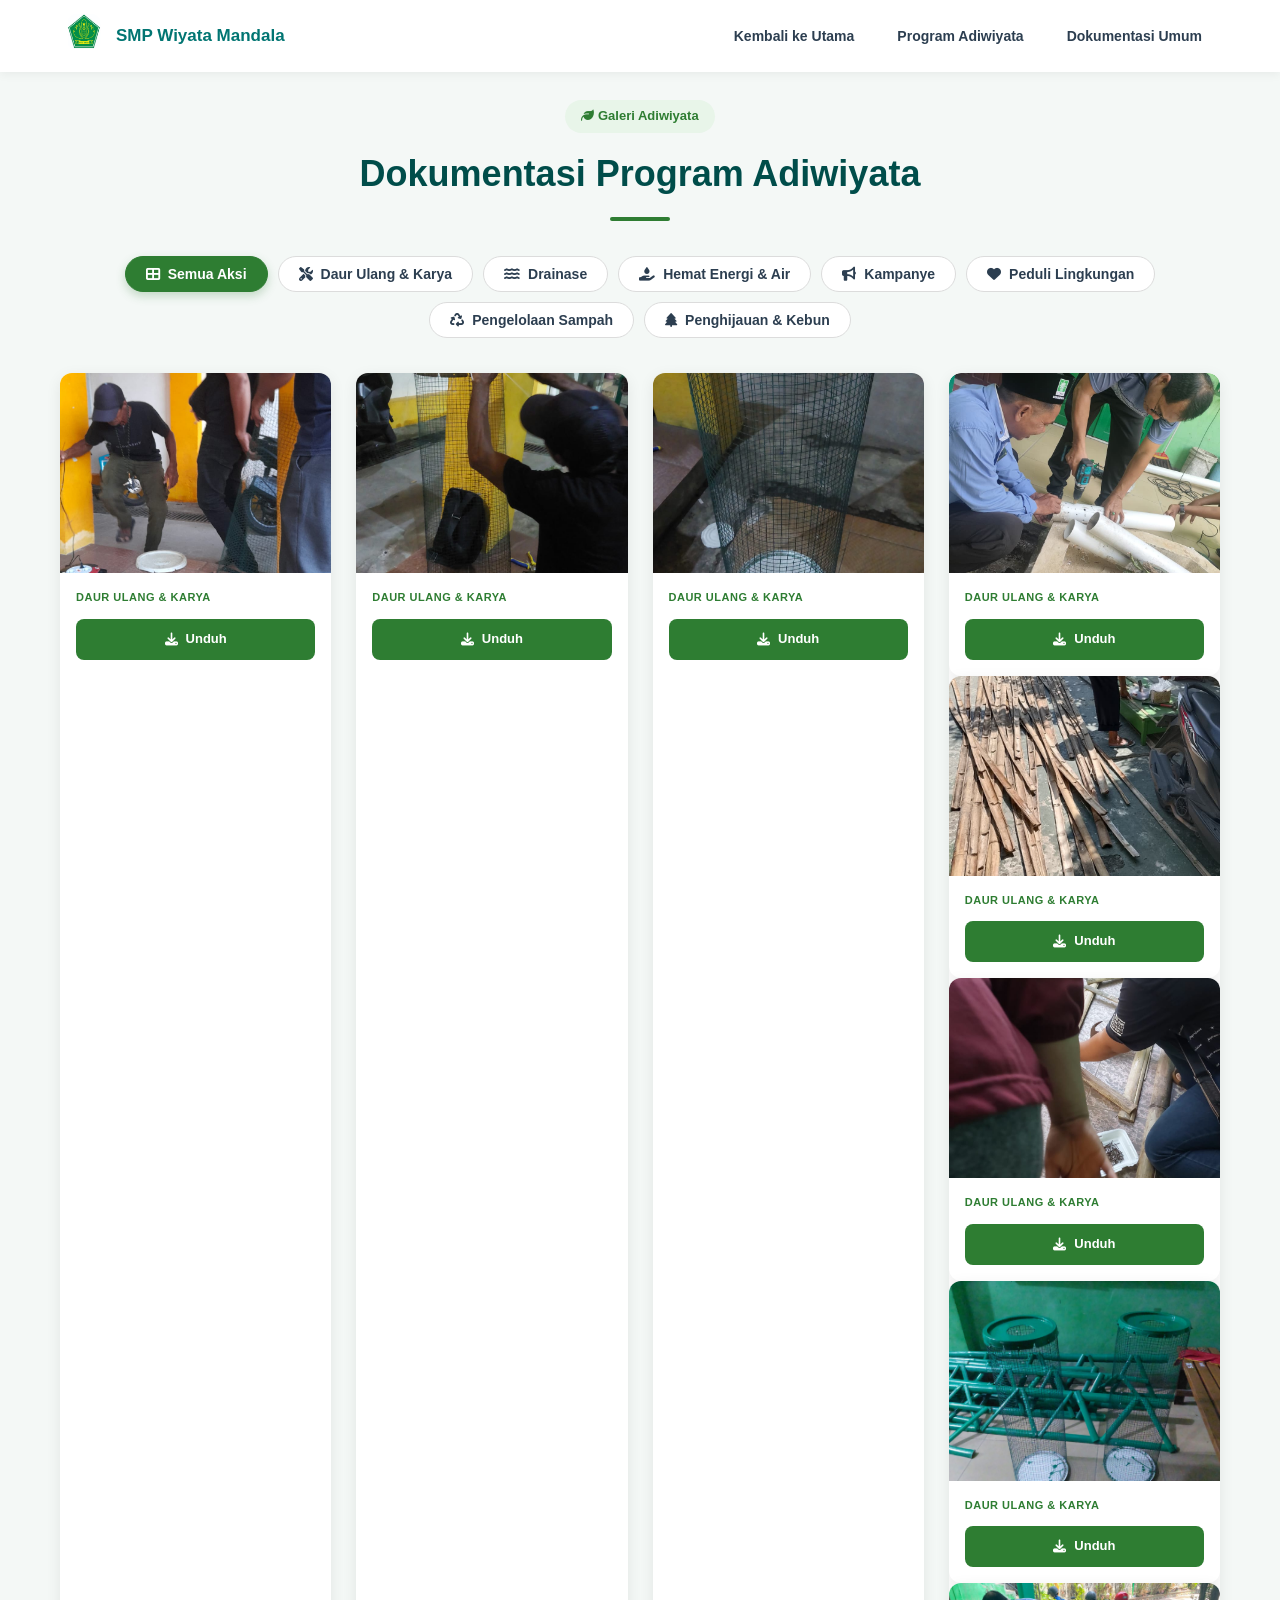
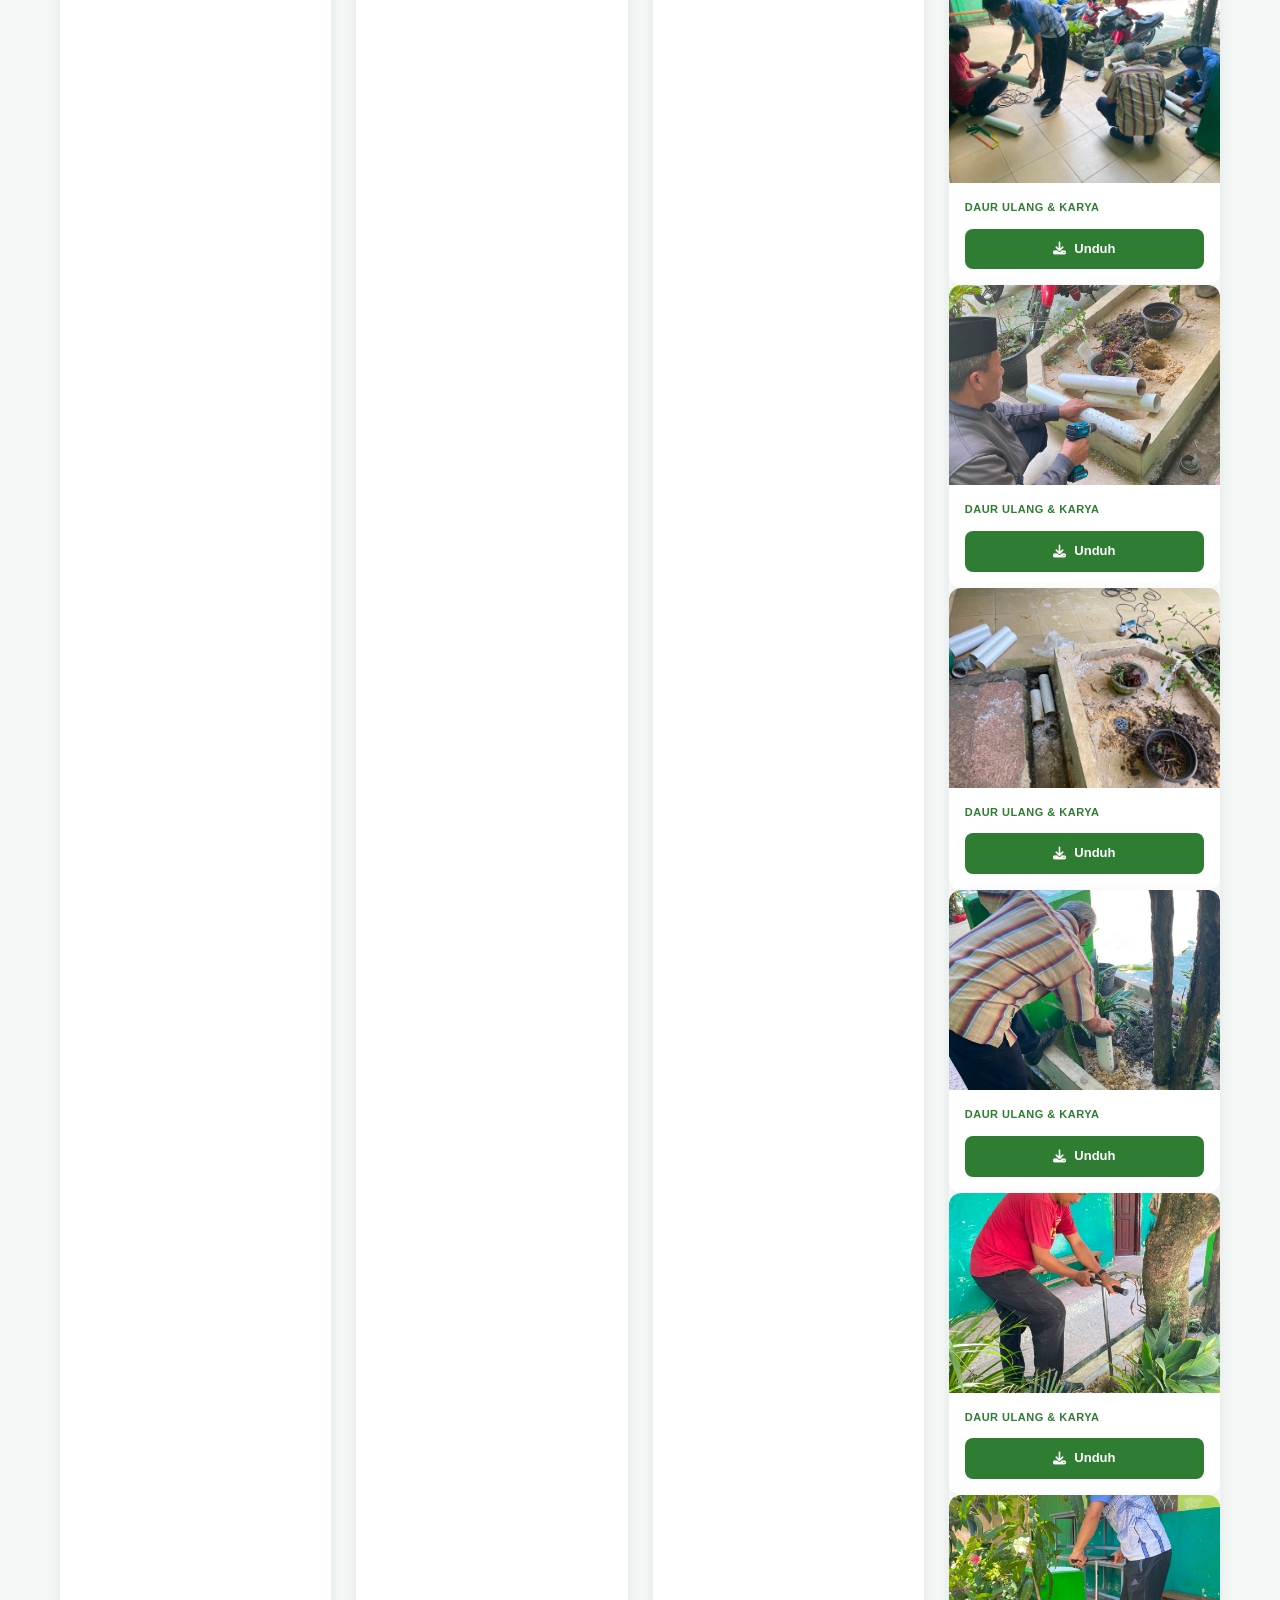
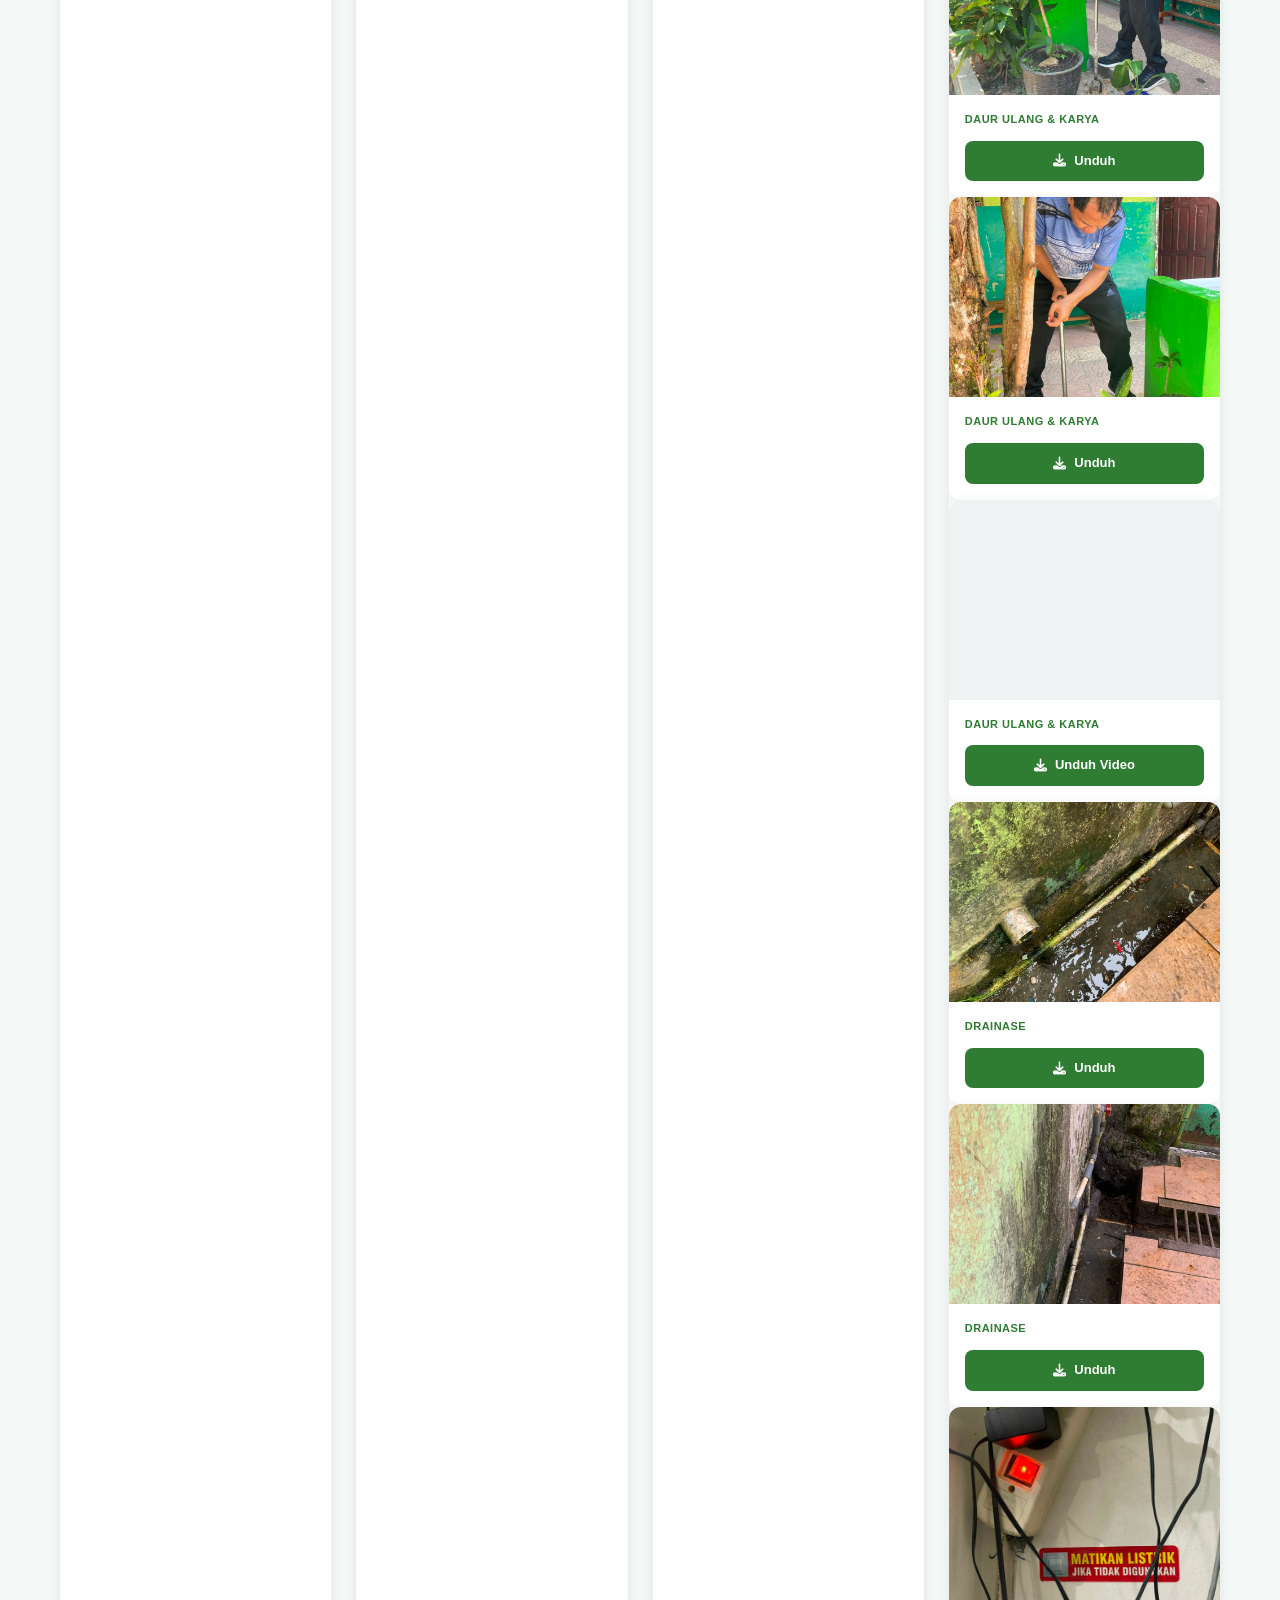
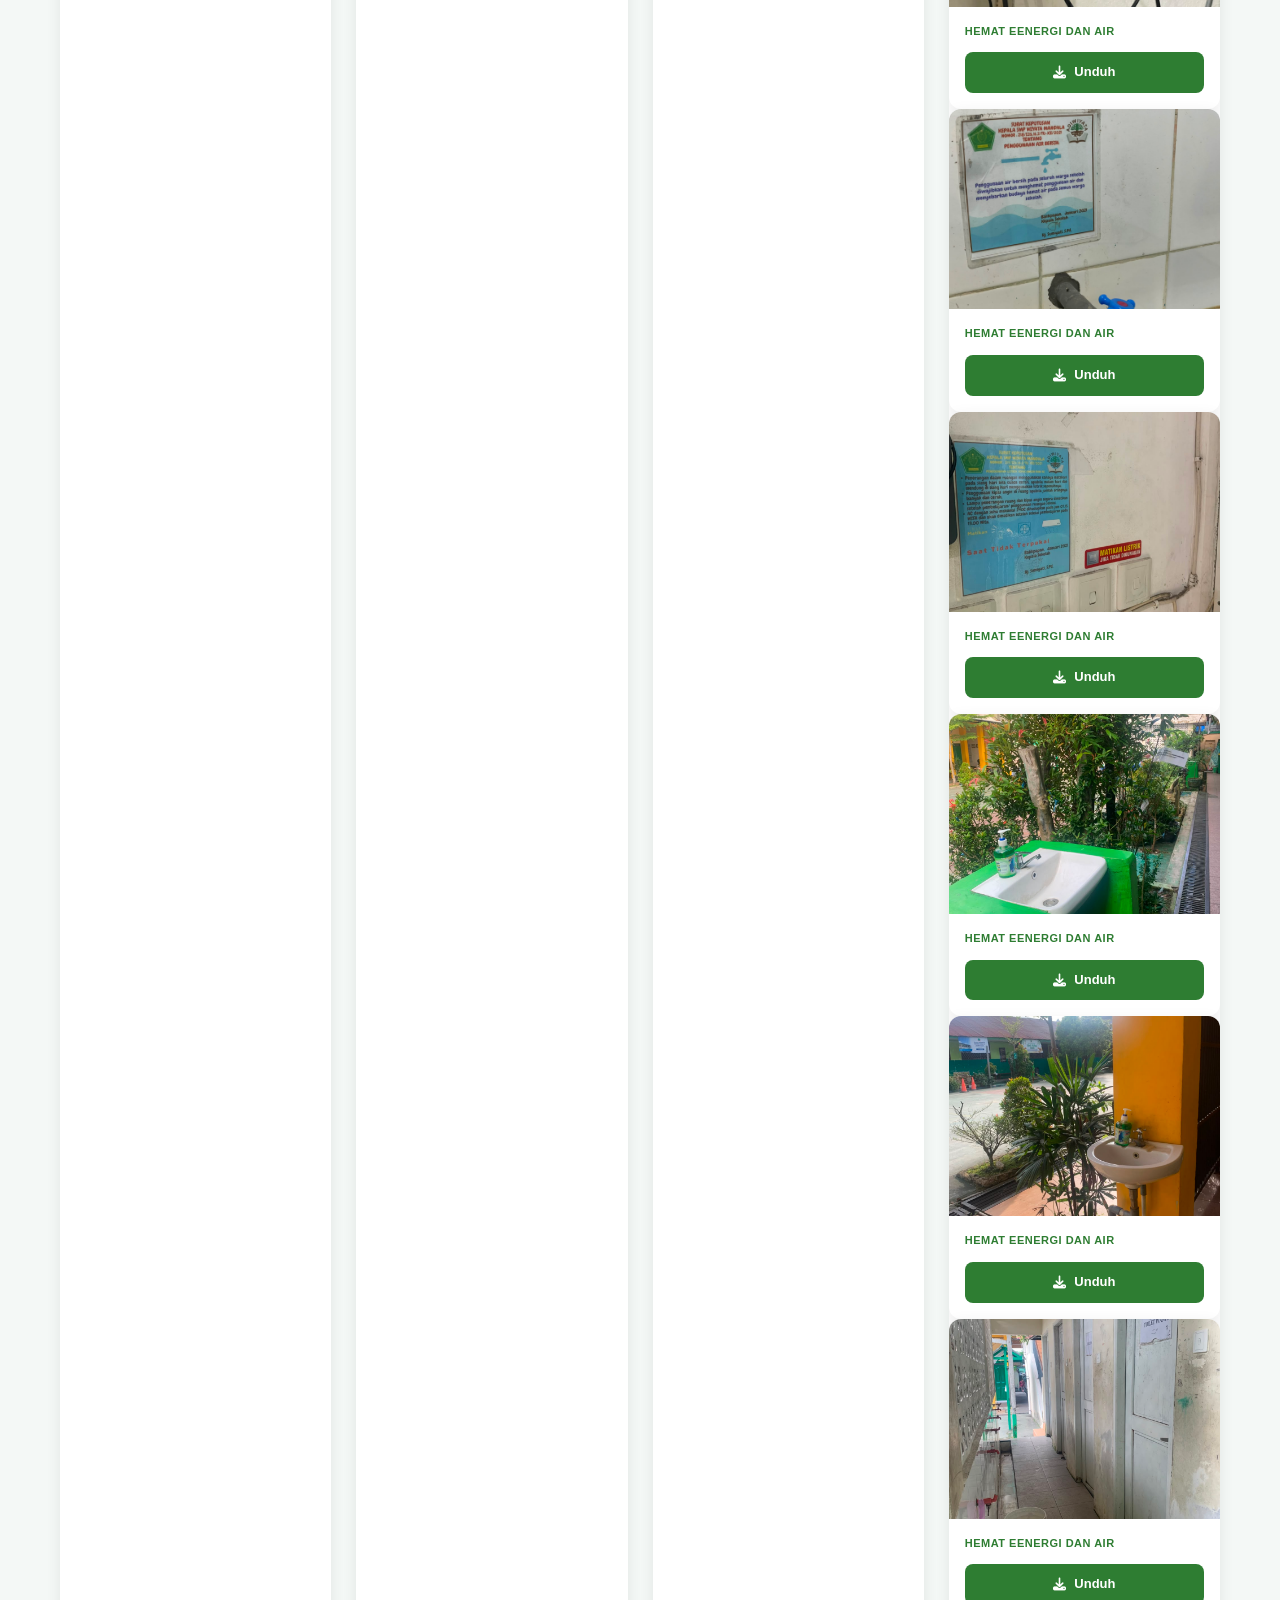
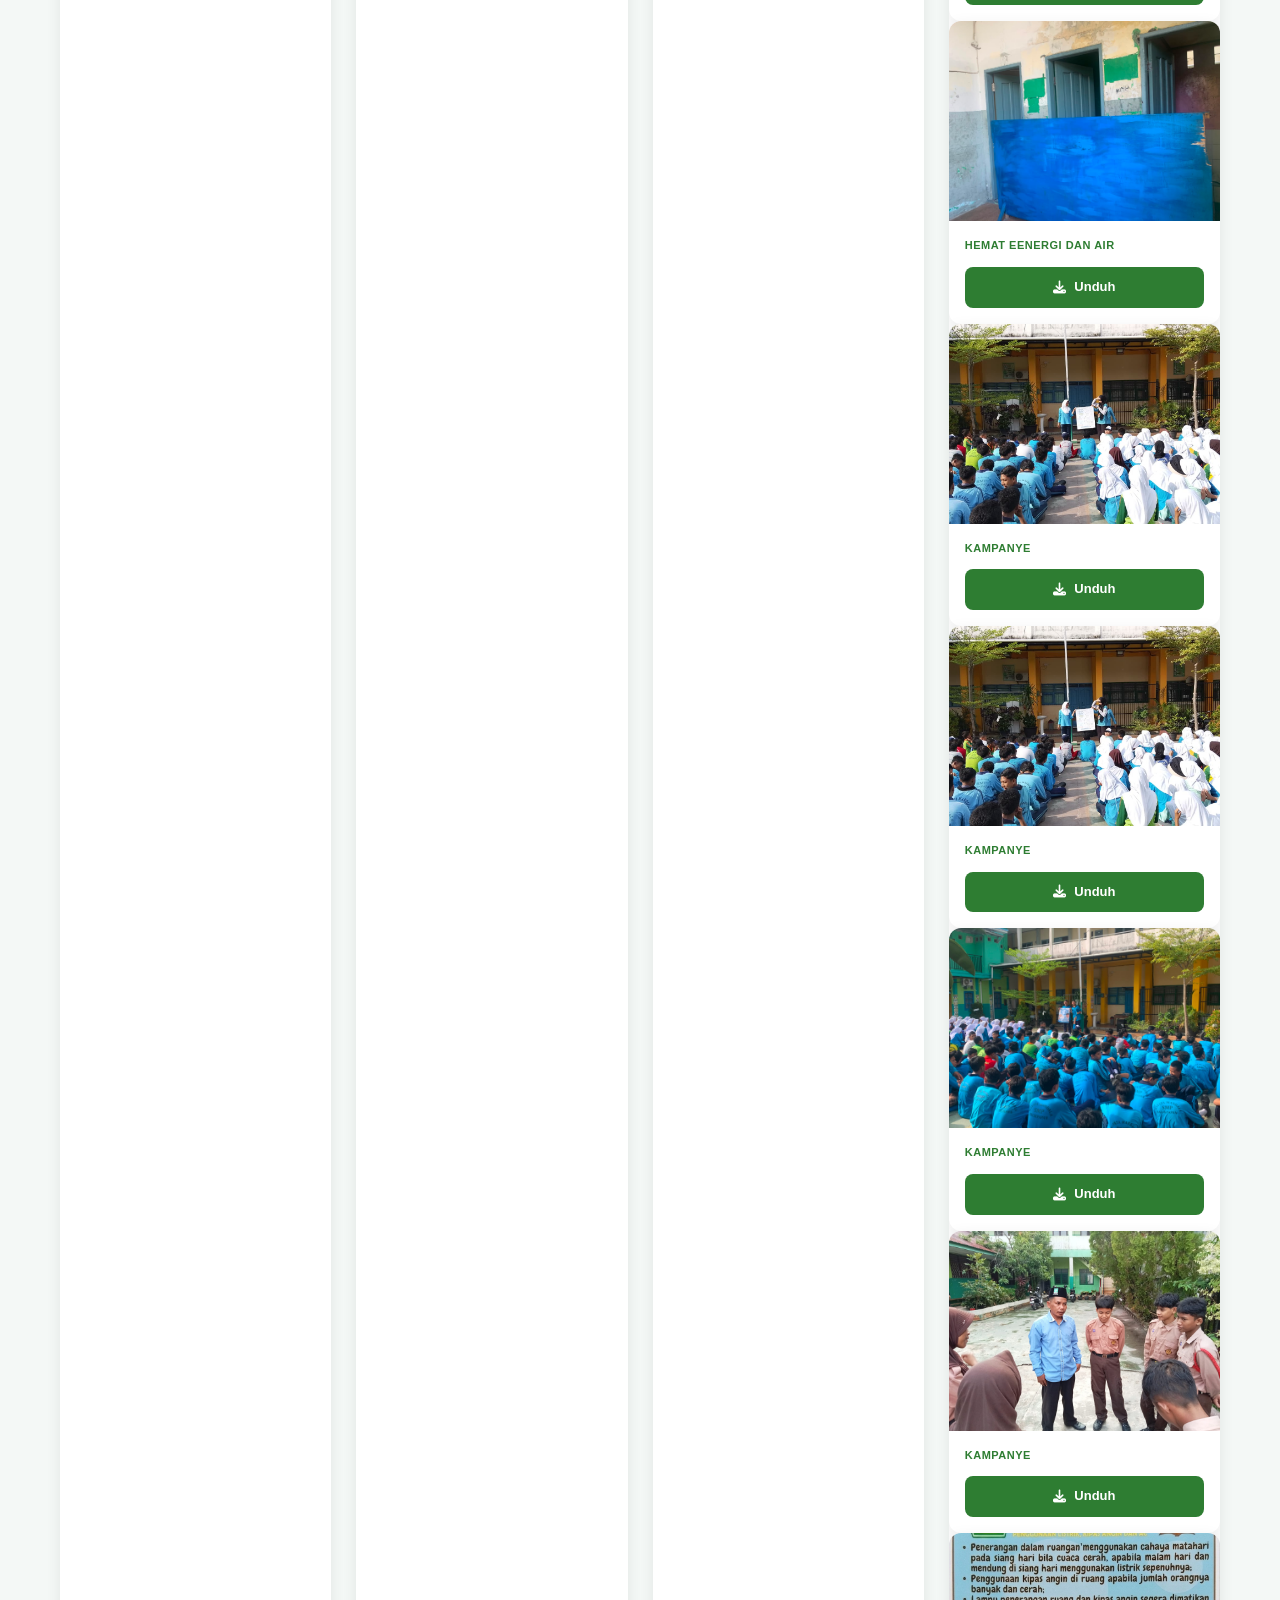
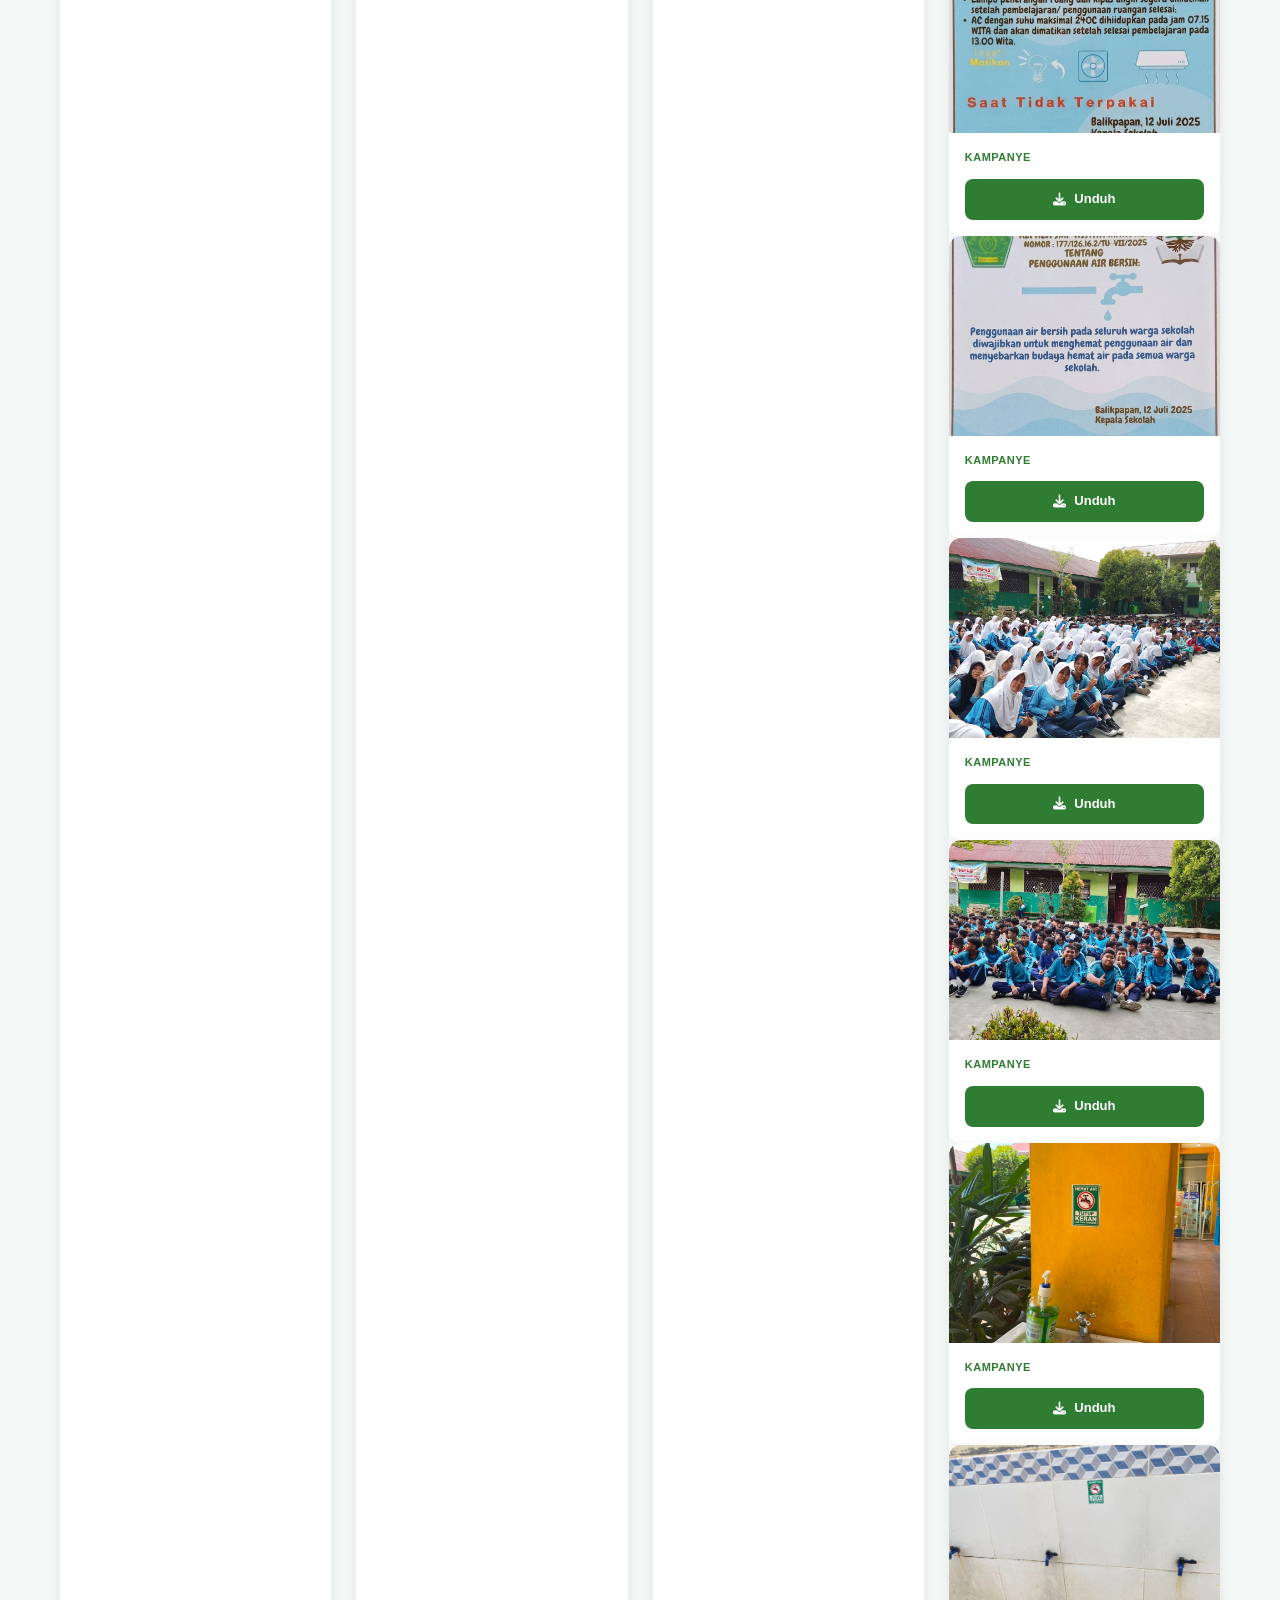
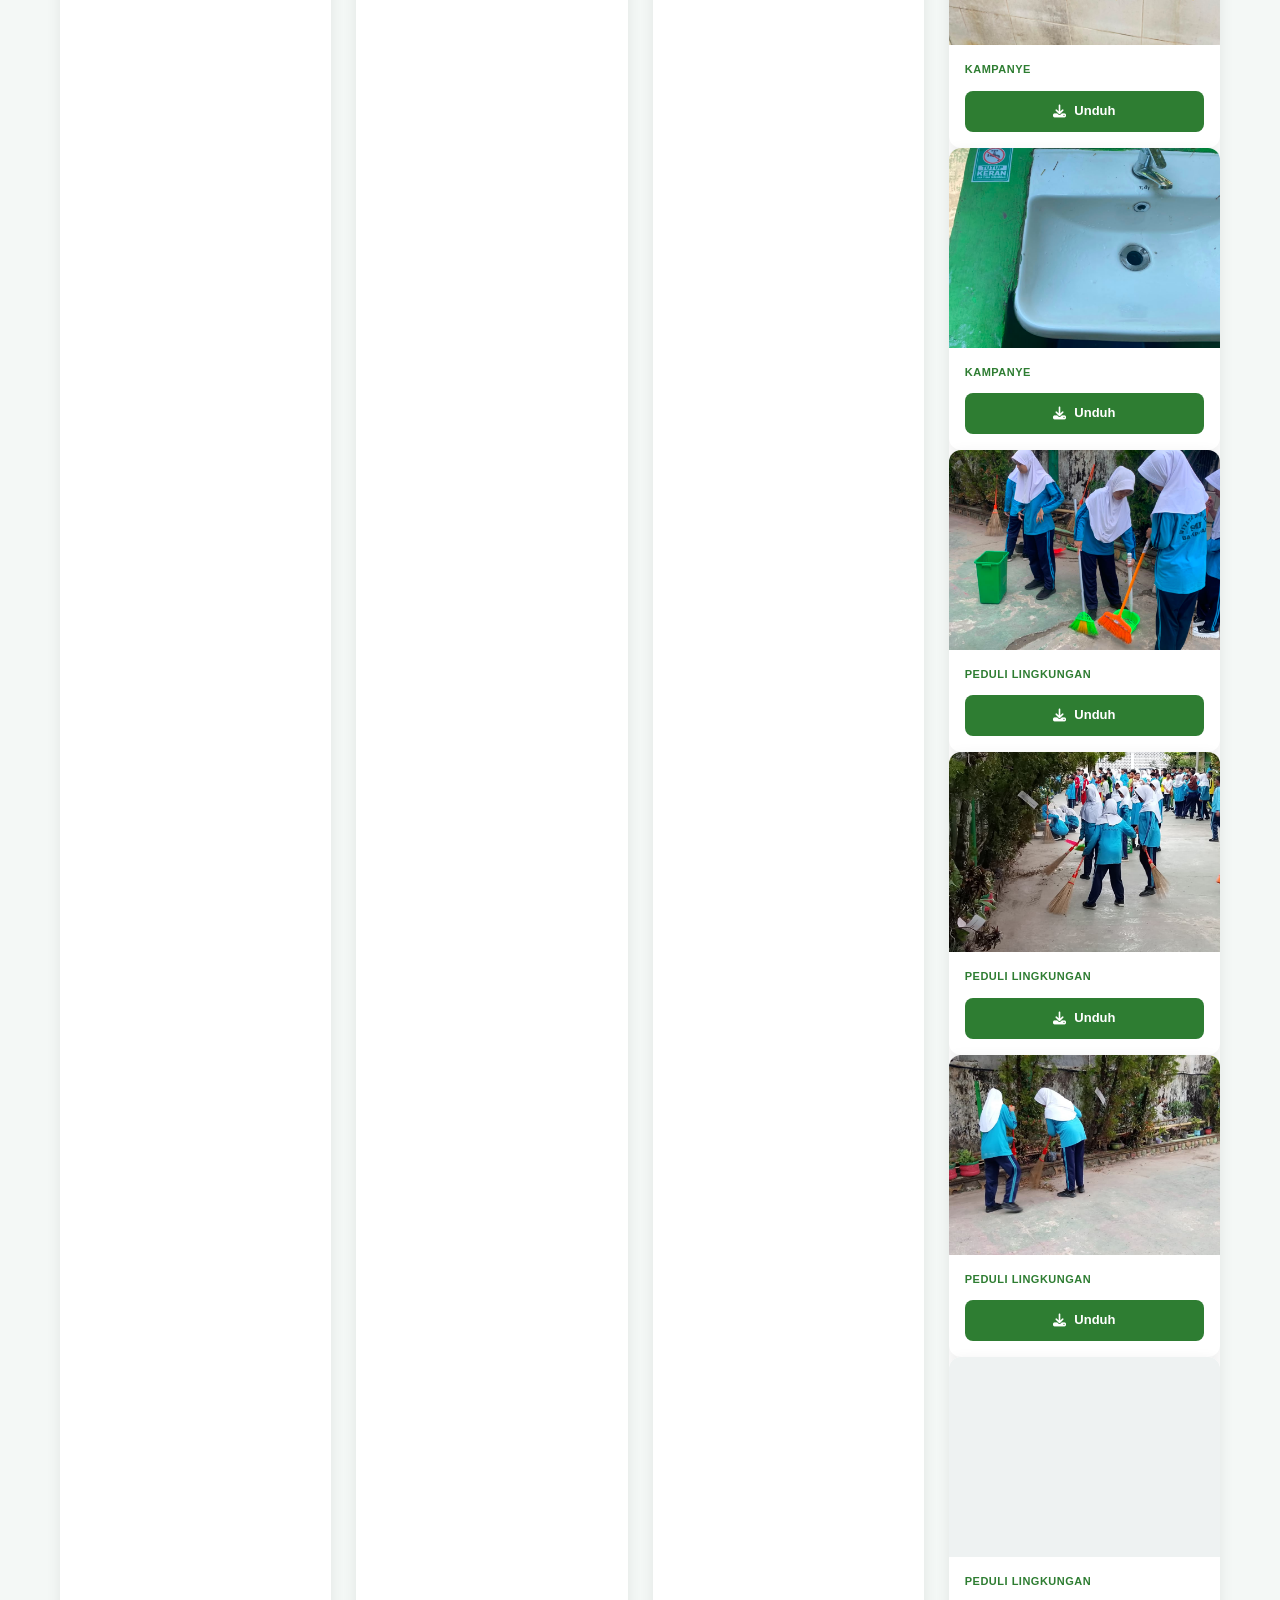
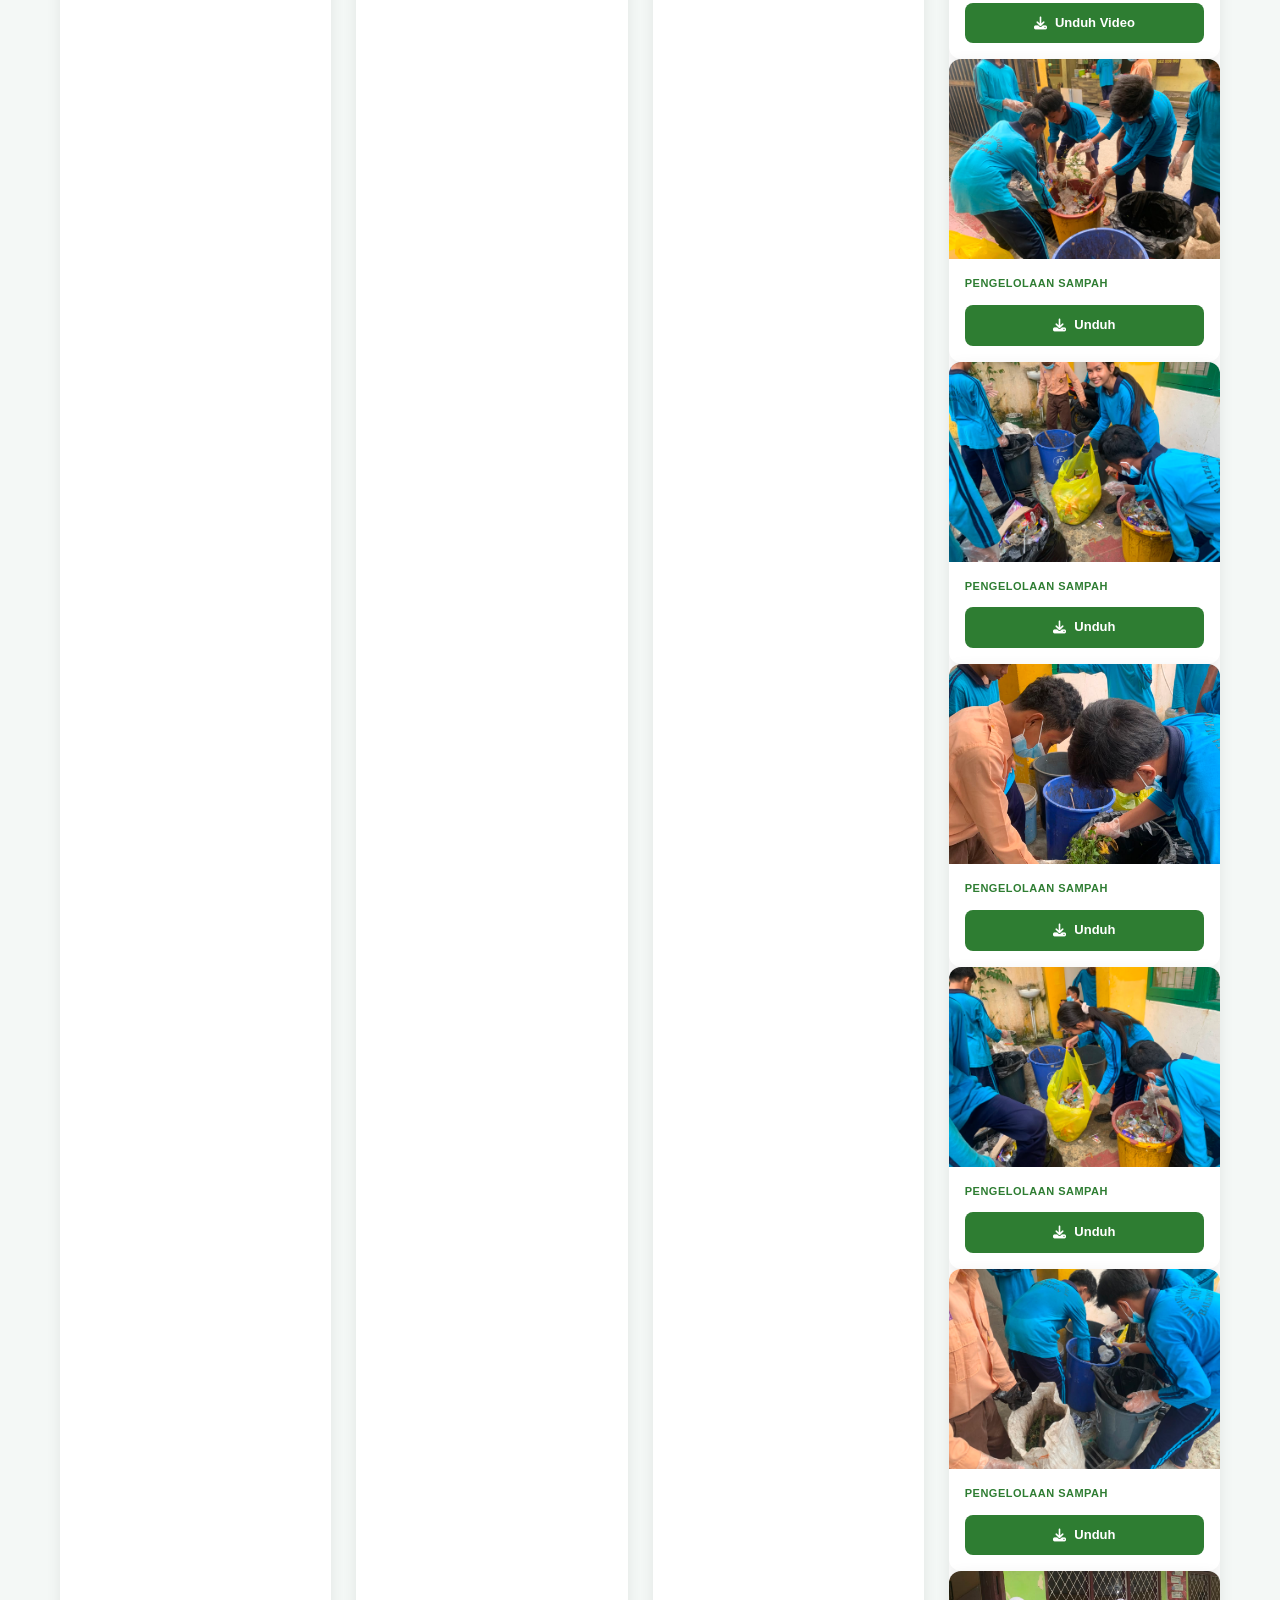
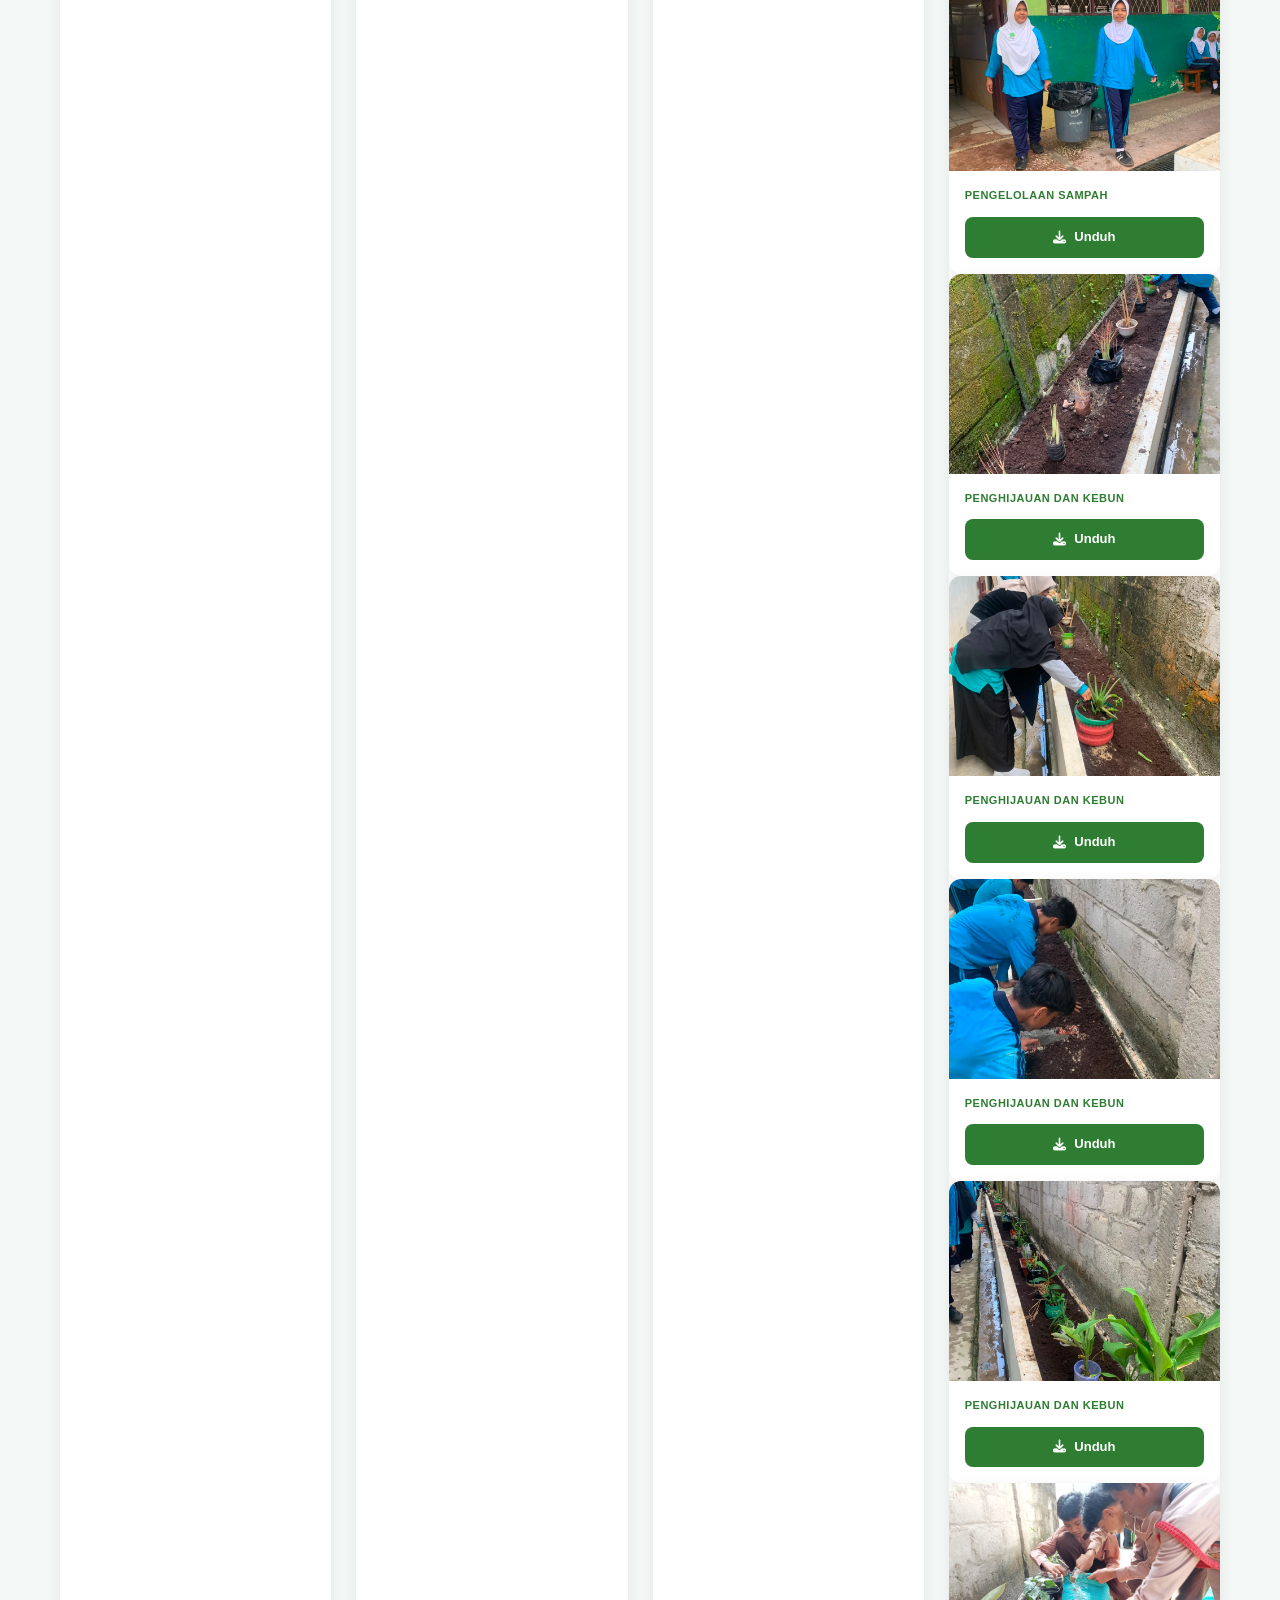
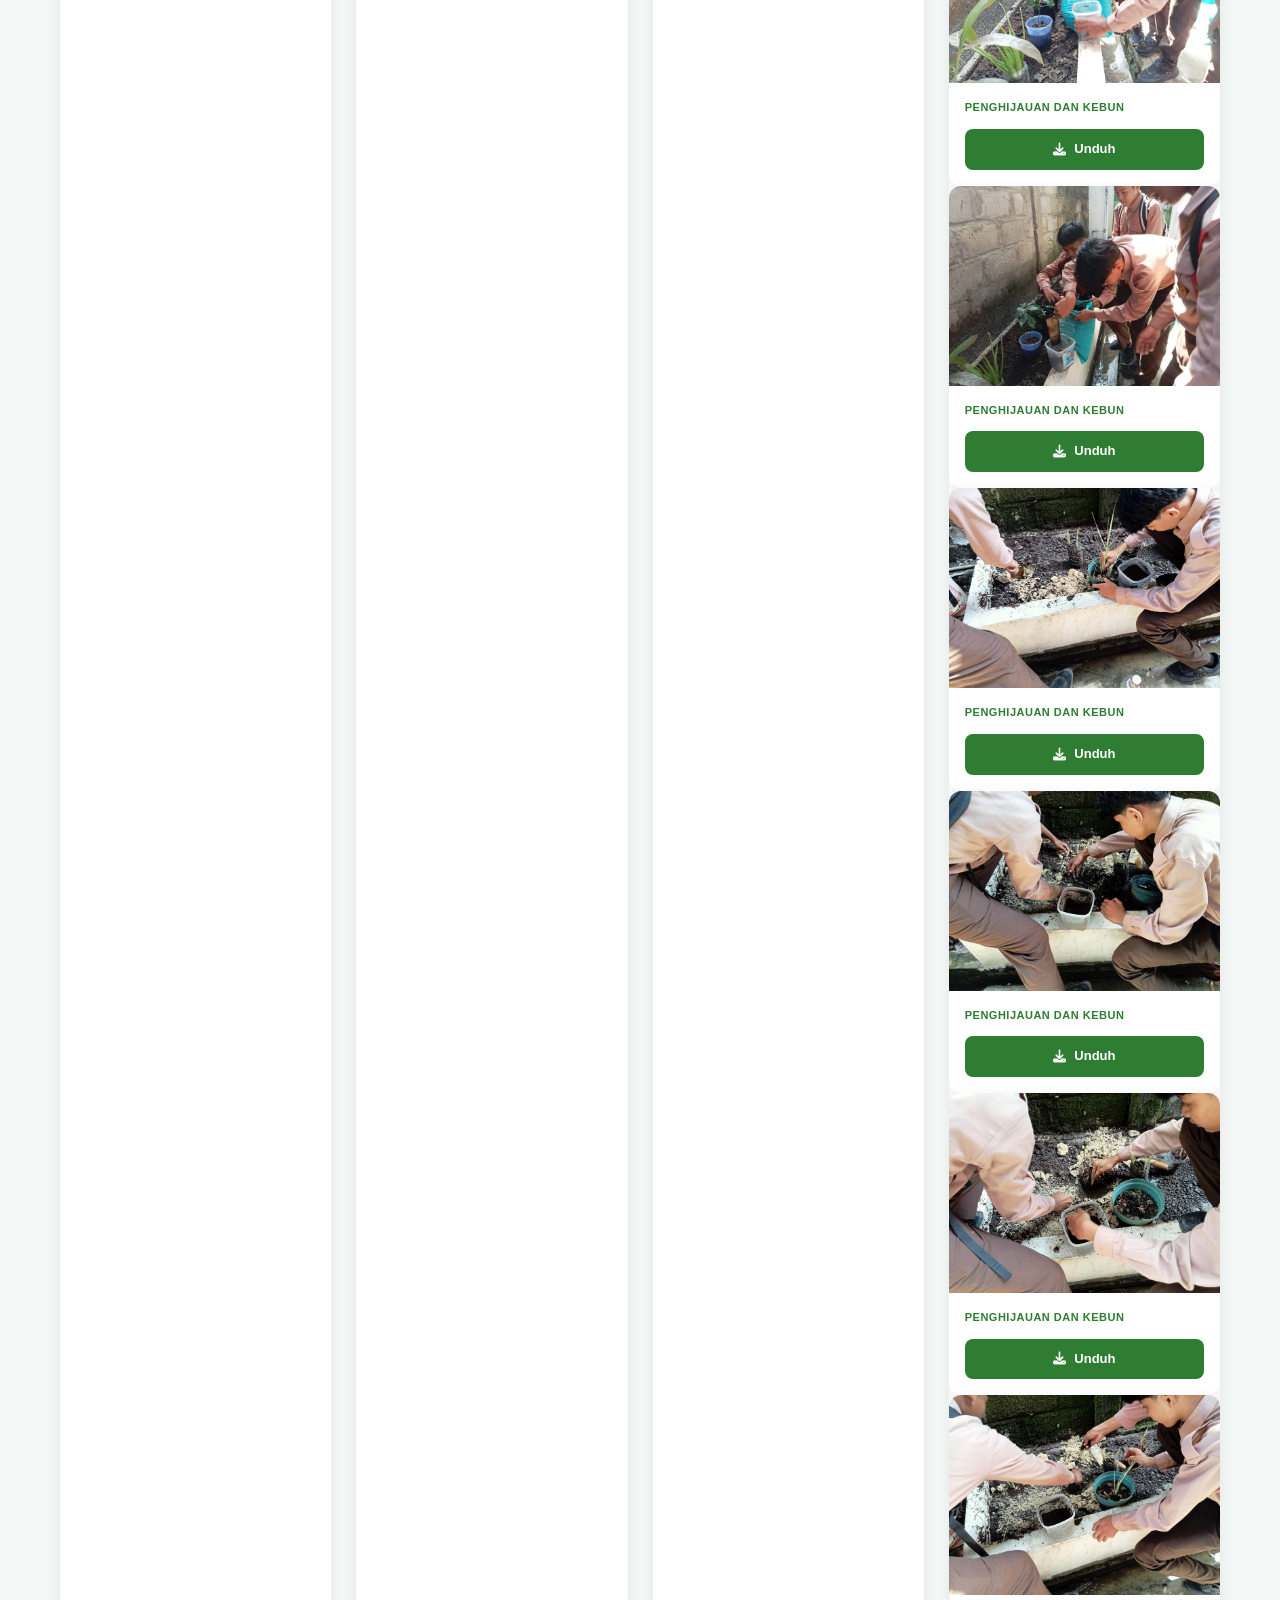
==== commit c1d2a526: "Remove gallery card for Daur Ulang 4 Removed a gallery card for 'Daur Ulang 4' from the documentatio" ====
--- a/dokumentasi-adiwiyata.html
+++ b/dokumentasi-adiwiyata.html
@@ -114,19 +114,6 @@
                 </div>
             </div>
             <div class="gallery-card" data-category="karya">
-                <div class="media-container" onclick="bukaModal('gbr/adiwiyata/daur ulang & karya/duk4.jpeg')">
-                    <img src="gbr/adiwiyata/daur ulang & karya/duk4.jpeg" alt="Daur Ulang 4">
-                    <div class="media-overlay">
-                        <i class="fas fa-search-plus"></i>
-                    </div>
-                </div>
-                <div class="card-body">
-                    <span class="card-tag tag-green">Daur Ulang & Karya</span>
-                    <a href="gbr/adiwiyata/daur ulang & karya/duk4.jpeg" download="Daur_Ulang_4.jpeg" class="btn-download" onclick="unduhGambar(event, 'gbr/adiwiyata/daur ulang & karya/duk4.jpeg', 'Daur_Ulang_4.jpeg')">
-                        <i class="fas fa-download"></i> Unduh
-                    </a>
-                </div>
-            </div>
             <div class="gallery-card" data-category="karya">
                 <div class="media-container" onclick="bukaModal('gbr/adiwiyata/daur ulang & karya/duk5.jpeg')">
                     <img src="gbr/adiwiyata/daur ulang & karya/duk5.jpeg" alt="Daur Ulang 4">
@@ -1074,4 +1061,4 @@
 
     <script src="dokumentasi-adiwiyata.js"></script>
 </body>
-</html>+</html>
